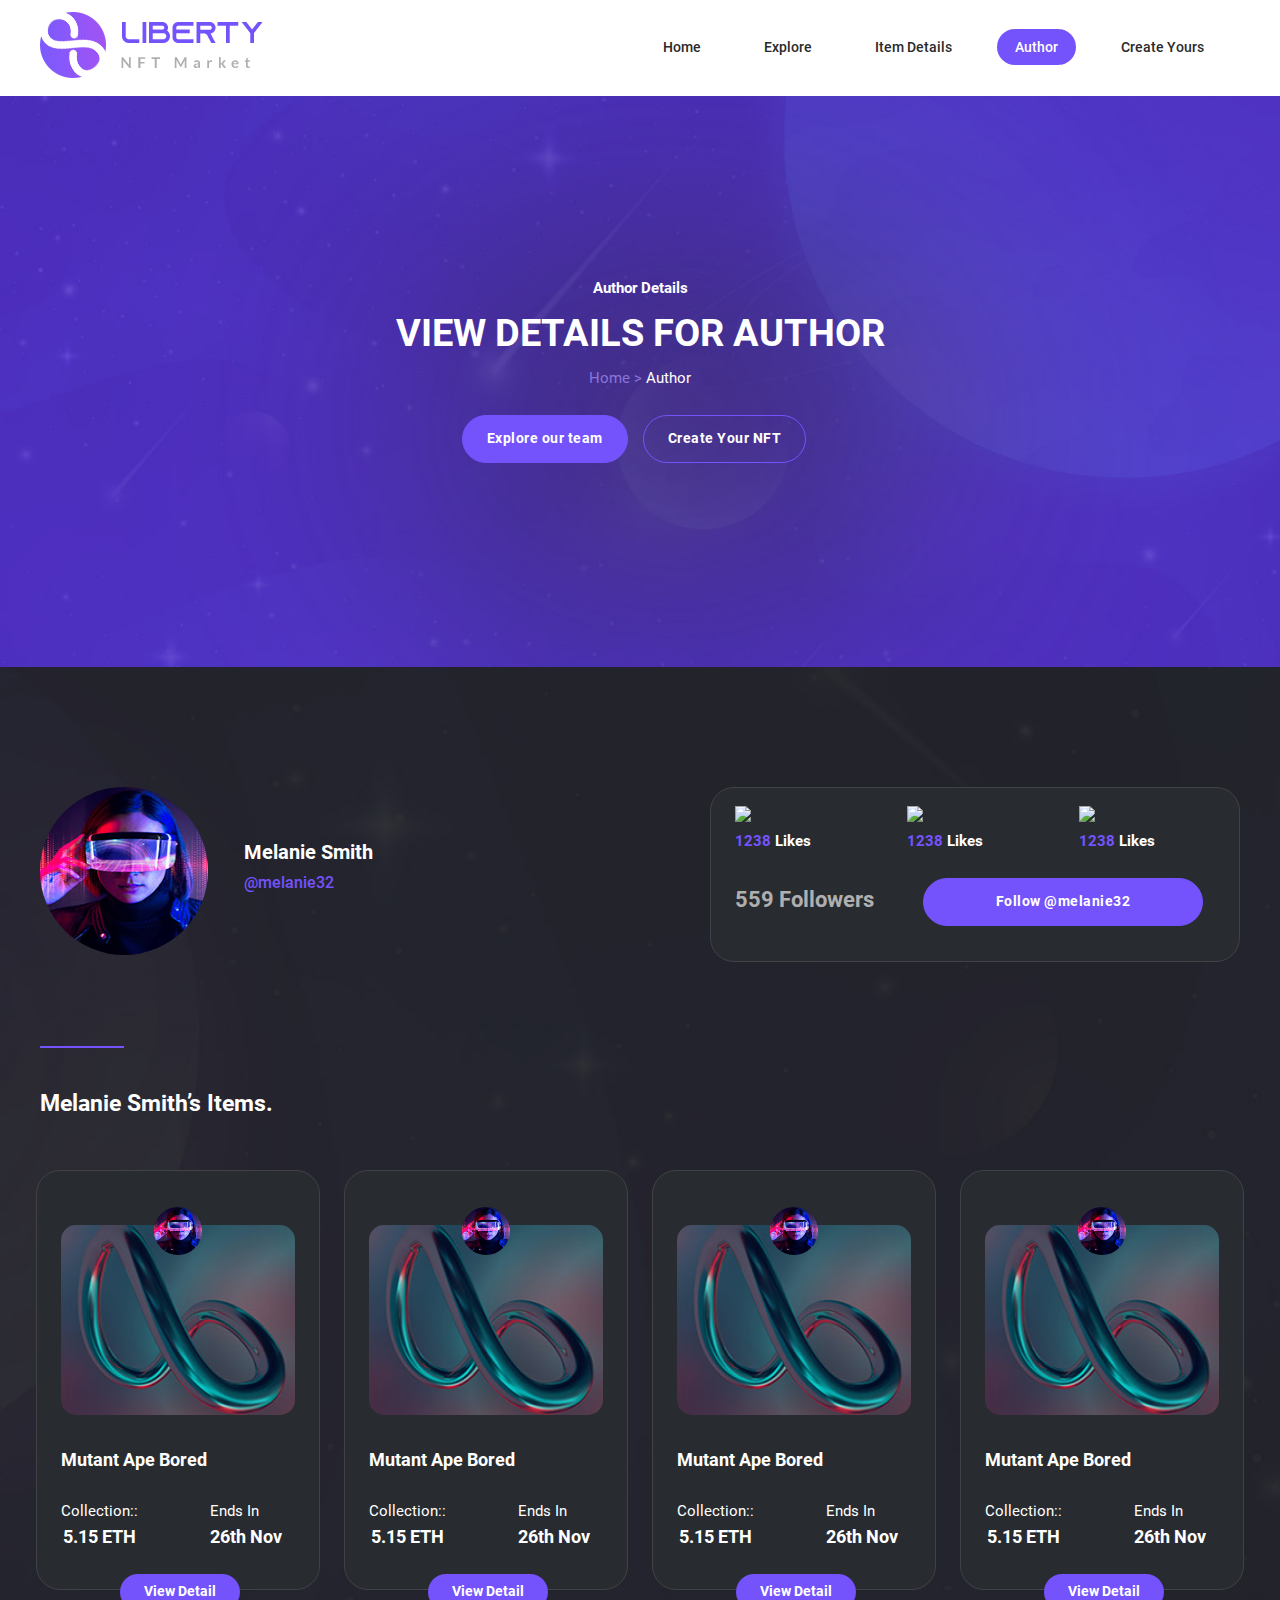
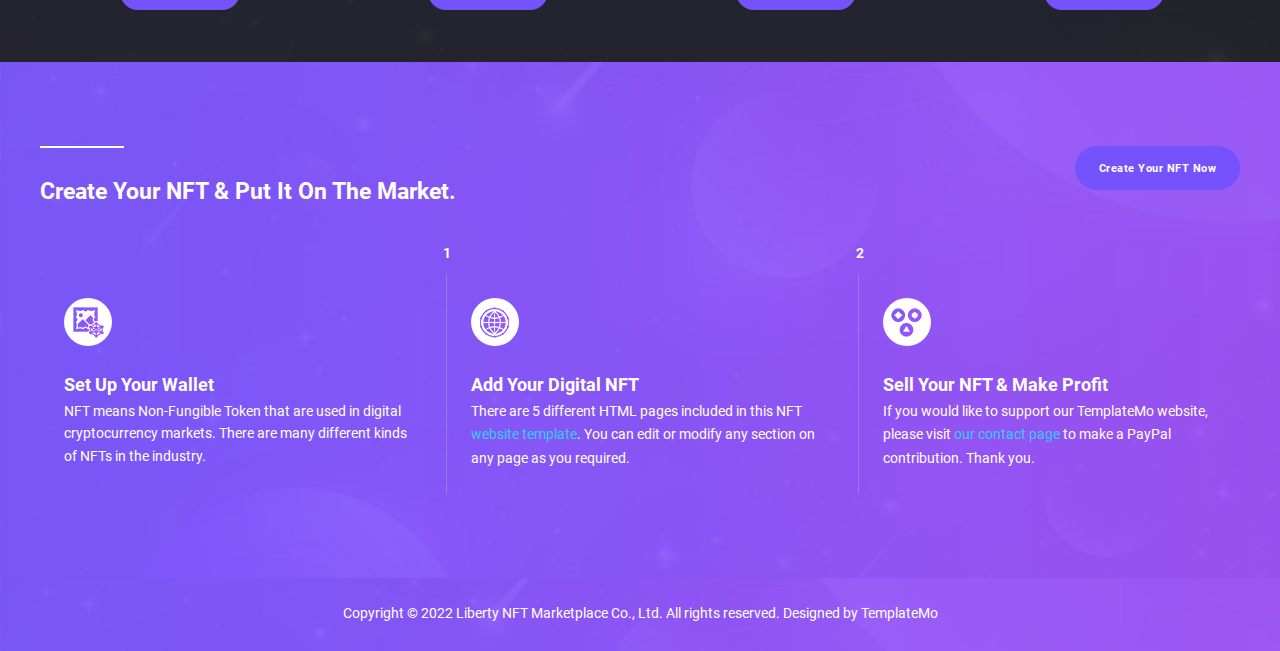
==== pages/author.html @ 716341ff "project5" ====
<!DOCTYPE html>
<html lang="en">
<head>
    <meta charset="UTF-8">
    <meta http-equiv="X-UA-Compatible" content="IE=edge">
    <meta name="viewport" content="width=device-width, initial-scale=1.0">
    <title>Liberty</title>
    <link rel="stylesheet" href="../css/style.css">
    <link rel="stylesheet" href="../fonts/stylesheet.css">
    <link rel="stylesheet" href="../css/responsive.css">
</head>
<body>
    <div class="">
        <header>
           
                <div class="container">
                    <div class="nav_bar other_nav">
                        <div class="nav pages_nav">
                            <div class="logo ">
                                <img src="../images/logo.png" alt="">
                            </div>
                            <div class="mobile">
                                <div class="mobile_nav">
                                    <a class="active" href="./index.html">Home</a>
                                    <a href="./pages/explore.html">Explore</a>
                                    <a href="./pages/itemDetails.html">Item Details</a>
                                    <a  href="./pages/author.html">Author</a>
                                    <a href="./pages/create.html">Create Yours</a>
                                  </div>
                            </div>
                            <div class="hamburger">
                                <button>
                                    <div class="ham">
                                        <div class="span"></div>
                                        <div class="span"></div>
                                        <div class="span"></div>
                                    </div>
                                </button>
                            </div>
                          



                            <div class="menu ">
                                <a  href="../index.html">Home</a>
                                <a href="./explore.html">Explore</a>
                                <a href="./itemDetails.html">Item Details</a>
                                <a class="active" href="./author.html">Author</a>
                                <a href="./create.html">Create Yours</a>
                            </div>
                        </div>
                    </div>
    
                   
                   
                </div>
         
        </header>

        <!-- DISCOVER-->
        <section>
            <div class="discover_bg">
                <div class="discover_txt">
                    <h6>Author Details</h6>
                    <h2>VIEW DETAILS FOR AUTHOR</h2>
                    <span>Home > <a href="">Author</a> </span>
                    <div class="authore_btn">
                        <button>Explore our team</button>
                        <button>Create Your NFT</button>
                    </div>
                </div>
               
            </div>
        </section>

        <!-- Create Your NFT -->
        <section>
           <div class="categories_bg">
           
            <div class="container">
                <div class="authore_content">
                    <div class="authore_profile">
                
                        <div class="authore_profile_img">
                            <img src="../images/current-04.jpg" alt="">
                        </div>
                        <div class="authore_profile_detail">
                            <h4>Melanie Smith</h4>
                            <a href="">@melanie32</a>
                        </div>
                    </div>
                    <div class="authore_follower">
                        <div class="likes">
                            <div class="likes_detail">
                                <div class="like_icon">
                                    <img src="https://img.icons8.com/material/24/7453fc/like--v1.png"/>
                                </div>
                                <h6> Likes</h6>
                            </div>
                            <div class="likes_detail">
                                <div class="like_icon">
                                    <img src="https://img.icons8.com/material/24/7453fc/like--v1.png"/>
                                </div>
                                <h6> Likes</h6>
                            </div>
                            <div class="likes_detail">
                                <div class="like_icon">
                                    <img src="https://img.icons8.com/material/24/7453fc/like--v1.png"/>
                                </div>
                                <h6> Likes</h6>
                            </div>
                           
                        </div>
                        <div class="followers">
                            <h4>559 Followers</h4>
                            <button>Follow @melanie32</button>
                        </div>
                    </div>
                </div>
               

                <div class="discover_items">
                    <div class="discover_iteam_heading author_heading">
                        <div class="items_line authore_line"></div>
                        <h2>Melanie Smith’s Items.</h2>
                    </div>
                    
                 
                </div>

                
                <div class="single_section">
                    <div class="single_detail">
                        <div class="discover_single_blocks">
                            <div class="img_block">
                                <div class="images_box">
                                    <div class="profile_image">
                                        <img src="../images/current-04.jpg" alt="">
                                    </div>
    
                                    <div class="double_block_img">
                                        <img src="../images/discover-01.jpg" alt="">
                                    </div>
                                    <div class="double_block_heading">
                                        <h4>Mutant Ape Bored</h4>
                                    </div>
                                    <div class="block_profile_details">
                                        <div class="bid">
                                            <p>Collection::</p>
                                            <strong>5.15 ETH</strong>
                                            
                                        </div>
                                        <div class="end">
                                            <p>Ends In</p>
                                            <strong>26th Nov</strong>
                                           
                                        </div>
                                    </div>
                                </div>
                              
                               
                            </div>
                            <div class="discover_view_details btm_btn_discover">
                                <button>View Detail</button>
                            </div>
                        </div>
                        <div class="discover_single_blocks">
                            <div class="img_block">
                                <div class="images_box">
                                    <div class="profile_image">
                                        <img src="../images/current-04.jpg" alt="">
                                    </div>
    
                                    <div class="double_block_img">
                                        <img src="../images/discover-01.jpg" alt="">
                                    </div>
                                    <div class="double_block_heading">
                                        <h4>Mutant Ape Bored</h4>
                                    </div>
                                    <div class="block_profile_details">
                                        <div class="bid">
                                            <p>Collection::</p>
                                            <strong>5.15 ETH</strong>
                                            
                                        </div>
                                        <div class="end">
                                            <p>Ends In</p>
                                            <strong>26th Nov</strong>
                                           
                                        </div>
                                    </div>
                                </div>
                              
                               
                            </div>
                            <div class="discover_view_details btm_btn_discover">
                                <button>View Detail</button>
                            </div>
                        </div>
                        <div class="discover_single_blocks">
                            <div class="img_block">
                                <div class="images_box">
                                    <div class="profile_image">
                                        <img src="../images/current-04.jpg" alt="">
                                    </div>
    
                                    <div class="double_block_img">
                                        <img src="../images/discover-01.jpg" alt="">
                                    </div>
                                    <div class="double_block_heading">
                                        <h4>Mutant Ape Bored</h4>
                                    </div>
                                    <div class="block_profile_details">
                                        <div class="bid">
                                            <p>Collection::</p>
                                            <strong>5.15 ETH</strong>
                                            
                                        </div>
                                        <div class="end">
                                            <p>Ends In</p>
                                            <strong>26th Nov</strong>
                                           
                                        </div>
                                    </div>
                                </div>
                              
                               
                            </div>
                            <div class="discover_view_details btm_btn_discover">
                                <button>View Detail</button>
                            </div>
                        </div>
                        <div class="discover_single_blocks">
                            <div class="img_block">
                                <div class="images_box">
                                    <div class="profile_image">
                                        <img src="../images/current-04.jpg" alt="">
                                    </div>
    
                                    <div class="double_block_img">
                                        <img src="../images/discover-01.jpg" alt="">
                                    </div>
                                    <div class="double_block_heading">
                                        <h4>Mutant Ape Bored</h4>
                                    </div>
                                    <div class="block_profile_details">
                                        <div class="bid">
                                            <p>Collection::</p>
                                            <strong>5.15 ETH</strong>
                                            
                                        </div>
                                        <div class="end">
                                            <p>Ends In</p>
                                            <strong>26th Nov</strong>
                                           
                                        </div>
                                    </div>
                                </div>
                              
                               
                            </div>
                            <div class="discover_view_details btm_btn_discover">
                                <button>View Detail</button>
                            </div>
                        </div>
                    </div>
                </div>
                
            </div>
          
           </div>
        </section>


    <!-- Create Your NFT -->
    <section>
        <div class="NFT_bg">
            <div class="container">
                <div class="NFT">
                    <div class="NFT_top">
                       
                        <div class="NFT_heading">
                            <div class="NFT_line"></div>
                            <h2>Create Your NFT & Put It On The Market.</h2>

                        </div>
                        <div class="NFT_btn">
                            <a href="">Create Your NFT Now</a>
                        </div>
                    </div>
                   
                    <div class="NFT_block ">
                        <div class="NFT_content ">
                            <div class="NFT_icon">
                                <img src="../images/icon-02.png" alt="">
                            </div>
                            <div class="NFT_content_txt">
                                <h4>Set Up Your Wallet</h4>
                                <p>NFT means Non-Fungible Token that are used in digital cryptocurrency markets. There are many different kinds of NFTs in the industry.</p>
                            </div>
                        </div>
                        <div class="NFT_content ">
                            <div class="NFT_icon">
                                <img src="../images/icon-04.png" alt="">
                            </div>
                            <div class="NFT_content_txt">
                                <h4>Add Your Digital NFT</h4>
                                <p>There are 5 different HTML pages included in this NFT <a href="">website template</a>. You can edit or modify any section on any page as you required.</p>
                            </div>
                        </div>
                        <div class="NFT_content ">
                            <div class="NFT_icon">
                                <img src="../images/icon-06.png" alt="">
                            </div>
                            <div class="NFT_content_txt">
                                <h4>Sell Your NFT & Make Profit</h4>
                                <p>If you would like to support our TemplateMo website, please visit <a href="">our contact page</a> to make a PayPal contribution. Thank you.</p>
                            </div>
                        </div>
                    </div>
                   
                </div>
            </div>
        </div>
    </section>
        


       <!-- footer -->
       <div class="NFT_bg">
        <div class="container">
          
                <div class="footer_content">
                    <p>Copyright © 2022 <a href="">Liberty</a> NFT Marketplace Co., Ltd. All rights reserved.    Designed by <a href="">TemplateMo</a> </p>
                </div>
            
        </div>
        </div>
    
</div>
  

    
</body>
</html>
---- css/style.css ----
*{
    margin: 0;
    padding: 0;
    list-style: none;
    text-decoration: none;
    line-height: 1.7em;
    font-size: 12px;
    font-family: 'Roboto';
}

:root{
    --white: #ffffff;
    --soft-blue: #7453fc;
    --light-cyan: #3CF;
    --very-dark: #282b2f;
    --border-color: #404245;
    --line: rgba(255, 255, 255, 0.2);
    --light-blue: #8a75da;
    --dark-gray: #37393c;

}
h2{
    font-size: 1.875rem;
    color: var(--white);
}
h4,h6,strong{
    font-size: 1.25rem;
}

p {
    font-size: 0.938rem;
    line-height: 1.875rem;
    color: #fff;
}
a{
    font-size: 0.875rem;
}
.row{
   
    /* display: table; */
   
    margin: 0 auto;
    display: flex;
  }
  
  /* [class*="col-"] {
    float: left;
    padding: 15px;
  } */
a:link {
    color: #0066AA;
    text-decoration: none;
}

a:visited {
    color: #0066AA;
    text-decoration: none;
}



::-webkit-scrollbar {
    width: 1rem;
  }


/* Track */
::-webkit-scrollbar-track {
    background: #f1f1f1; 
  }
   
  /* Handle */
  ::-webkit-scrollbar-thumb {
    background: #00bec9; 
  }
  
  /* Handle on hover */
  ::-webkit-scrollbar-thumb:hover {
    background: #d8ac36; 
  }
.wrap{
    max-width: 1400px;
    margin: 0 auto;
    width: 100%;
}
.container{
    max-width: 1200px;
    width: 100%;
    margin: 0 auto;
   
}
.background{
    background-image: url(/images/banner-bg.jpg);
    background-repeat: no-repeat;
    background-size: cover;
}
/* pages nav */
.other_nav{
    padding: 0 !important;
    position: sticky;
    background-color: var(--white);
    top: 0;
    z-index: 1;
}
.pages_nav{
    padding: 1rem 0 !important;
   
}
/* nav */
.hamburger{
    display: none;
    margin: 1rem 0;
}
.hamburger>button{
   
background-color: transparent;
border: none;
cursor: pointer;
}
.ham{
    width: 4rem;
   
}
.span{
    height: 0.1rem;
    width: 100%;
    margin-top: 0.4rem;
   padding-top: 0.3rem;
    color: #fff;
    background-color: var(--soft-blue);
   
    
 }
 .mobile{
    display: none;
   background-color: #00bec9;
    position: relative;
    
 }
 .mobile_nav{
    background-color: var(--light-blue);
    display: flex;
    flex-direction: column;
    align-items: center;
    position: absolute;
    top: -1rem;
    right: -15rem;
    text-align: center;
    width: 45rem;
 }
 .mobile_nav>a{
    width: 20rem;
    padding:  0.8rem 1.5rem;
    font-size: 1.19rem;
    color: var(--white);
    border-radius: 5rem;
    font-weight: 500;
    margin: 2rem 0 ;
    line-height: 1px;
}
.nav_bar{
    padding-top: 2rem;
    /* position:-webkit-sticky; */
   
}

.nav{
    
   
    background-color: var(--white);
  
    display: flex;
    justify-content: space-between;
    padding: 1rem 2.4rem;
    border-radius: 6rem;
}

.menu{
    margin: auto 0.5rem;
}
.menu>a{
    padding:  0.8rem 1.5rem;
    font-size: 1.19rem;
    color: #2a2a2a;
    border-radius: 5rem;
    font-weight: 500;
    margin: 1rem;
    line-height: 1px;
}
.menu>a.active{
    color: var(--white);
    background-color: var(--soft-blue);
}
.menu>a:hover{
    color: var(--white);
    background-color: var(--soft-blue);
}
.top_ntfs{
    display: flex;
    justify-content: space-between;
    padding: 7rem 0 13rem 0;

}
.top_ntfs_text{
    flex-basis: 43rem;
    color: var(--white);
}
.top_ntfs_text>h6{
    font-size: 1.5rem;
    margin-bottom: 0.938rem;
    font-weight: 500;
    letter-spacing: 0.031rem;
}
.top_ntfs_text > h2{
    font-size: 3.5rem;
    font-weight: 700;
    line-height: 4.7rem;
}
.top_ntfs_text > p{
    font-size: 1rem;
}
.top_ntfs_text >.btn{
    margin: 3rem 0;
    position: relative;
    display: flex;
    gap: 2rem;
   
}
.btn>.border_btn{
    border-radius: 5rem;
    border: 2px solid blue;
    padding: 0.1rem 0.01rem;
}
.btn>.border_btn> button{
    background: transparent;
    padding: 1rem 2rem;
    
    border: none;
    border-bottom: 2px solid var(--white);
    color: var(--white);
    font-weight: 700;
    letter-spacing: 0.5px;
    margin-right: 1rem;
    outline-width:  1rem;
    
}
/* .btn> button:after{
    width: 78%;
    height: 2px;
    background-color: #fff;
    content: '';
    position: absolute;
    left: 50%;
    bottom: 0;
    transform: translateX(-50%);
} */
.btn> .border_btn:hover{
    background-color: var(--soft-blue);
}
.btn> .border_btn:last-child{
    background-color: var(--soft-blue);
}
.btn> but.border_btn:last-child:hover{
    background-color: var(--white);
    color: var(--soft-blue);
}
/* categories */
.categories_bg{
    background-image: url(/images/dark-bg.jpg);
    background-repeat: no-repeat;
    background-size: cover;
}
.categories{
    padding: 10rem 0;
}
.line{
    line-height: 8rem;
    width: 10rem;
    height: 2px;
    background-color: var(--soft-blue);
    margin: 0rem auto;
}
.categories_heading{
    text-align: center;
    color: var(--white);
    margin: 2.3rem 0;
    
}
.categories_heading> h2 {
    font-size: 2.5rem;
}
.categories_heading> h2 > em{
    font-size: 2.5rem;
    font-style: normal;
    color: var(--soft-blue);
}
.categories_block{
    display: flex;
    justify-content: space-evenly;
}
.categories_block .item{
    background-color: var(--very-dark);
    text-align: center;
    padding: 2.5rem 2.99rem;
    border-radius: 1.25rem;
    border: 1px solid #404245;
    margin-top: 3.79rem;

}
.item .icon{
    display: flex;
    justify-content: center;
    align-items: center;
    background-color: var(--white);
    border-radius: 10rem;
    width: 5rem;
    margin: 0 auto;
    height: 5rem;
    line-height: 3.875rem;
    
}
.box_txt{
    padding-top: 1rem;
}
.box_txt>h4{
    font-size: 1.5rem;
    color: var(--white);
    
}
.icon_button{
    position: relative;
    display: flex;
    justify-content: center;
}
.icon_btn {
    position: absolute;
    top: 0.5rem;
    background-color: var(--white);
    border-radius: 5rem;
    width: 4rem;
    height: 4rem;
    line-height: 6.4rem;
    opacity: 0;
}
.icon_btn:hover{
   opacity: 100%;
}
/* Collections */
.collections{
    padding: 10rem 0;
}
.collections_slider{
    padding-top: 2.5rem;
    display: flex;
    justify-content: space-around;
}
.collections_heading{
    text-align: center;
    color: var(--white);
    margin: 2.3rem 0;
    
}
.collections_heading> h2 {
    font-size: 2.5rem;
}
.collections_heading> h2 > em{
    font-size: 2.5rem;
    font-style: normal;
    color: var(--soft-blue);
}
.card{
    border-radius: 2rem;
    flex-basis: 30.9%;
}
.card_img> img{
   vertical-align: bottom;
   border-radius: 2rem 2rem 0 0;
   width: 100%;
}
.card_content{
    background-color: var(--very-dark);
    border: 1px solid var(--border-color);
    border-radius: 0 0 2rem 2rem;
    padding: 2rem 2rem 0 2rem;
    color: var(--white);
}
.card_title>h4{
    padding-bottom: 1rem;
    border-bottom: 1px solid rgba(255,255,255,0.2);
}
.card_detail{
    display: flex;
    justify-content: space-between;
    padding-top: 1rem;

}
.card_collection>span , .card_category >span{
    display: block;
}
.card_category >span{
    text-align: right;
}
.card_btn{
    padding: 1rem 4rem;
    background-color: var(--soft-blue);
    text-align: center;
    border-radius: 5rem;
    margin-bottom: -1rem;
    position: relative;
    top: 1rem;
    
}
.card_btn > a{
    color: var(--white);
}
/* Create Your NFT */
.NFT_bg{
    background-image: url(../images/main-bg.jpg);
    background-size: cover;
}
.NFT{
    padding: 7rem 0;
}
.NFT_top{
    display: flex;
    justify-content: space-between;
}
.NFT_line{
    line-height: 8rem;
    width: 7rem;
    height: 2px;
    background-color: var(--white);
    margin-bottom: 2rem;
}
.NFT_heading>h2{
    
}
.NFT_btn{
    padding: 1rem 2rem;
    background-color: var(--soft-blue);
    text-align: center;
    border-radius: 5rem;
    margin-bottom: 2rem;
}
.NFT_btn > a{
    color: var(--white);
    font-weight: 600;
    letter-spacing: 0.5px;
}
.NFT_block{
    display: flex;
    justify-content: space-evenly;
}
.NFT_content{
    margin-top: 5rem;
    border-right: 1px solid rgba(255, 255, 255, 0.2);
    padding: 2rem;
    position: relative;
}
.NFT_content:nth-child(2)::before{
    content: "1";
    color: var(--white);
    font-size: 1.2rem;
    font-weight: bold;
    position: absolute;
    left: -4px;
    top: -2.5rem;
}
.NFT_content:nth-child(3)::before{
    content: "2";
    color: var(--white);
    font-size: 1.2rem;
    font-weight: bold;
    position: absolute;
    left: -0.25rem;
    top: -2.5rem;
}
.NFT_content:last-child{
    border: none;
}
.NFT_icon{
    display: flex;
    justify-content: center;
    align-items: center;
    background-color: var(--white);
    border-radius: 10rem;
    width: 4rem;
    height: 4rem;
    line-height: 3.875rem;
}
.NFT_content_txt{
    color: var(--white);
    padding-top: 2rem;
   
}
.NFT_content_txt>h4{
    font-size: 1.5rem;
}
.NFT_content_txt>p{
    font-size: 1.2rem;
}
.NFT_content_txt>p>a{
    font-size: 1.2rem;
    color: var(--light-cyan);
}
/* iteams */
.items_bg{
    background-image: url(../images/dark-bg.jpg);
}
.items{
    padding: 5rem 0;
}
.items_top{
    display: flex;
    justify-content: space-between;
}
.items_line{
    line-height: 8rem;
    width: 7rem;
    height: 2px;
    background-color: var(--soft-blue);
}
.iteam_content{
   margin: 3rem 0;
}
.items_menu >a{
   
    padding: 0.6rem 1rem;
    border-radius: 5rem;
    font-weight: 700;
    color: var(--white);
    margin: 0 0.5rem;
    font-size: 1rem;
}
.items_menu >a:hover{
    background-color: var(--soft-blue);
}
.items_menu >a.active{
    background-color: var(--soft-blue);
}
.iteam_heading>h2{
    padding-top: 2rem;
}
.iteam_heading>h2::before{
    content: "Items";
    color: var(--soft-blue);
}
.items_block{
    padding: 3rem 0;
    display: flex;
    justify-content: space-evenly;
    
   
}
.item_card_title>h4{
    color: var(--white);
}

.item_card{
    background-color: var(--very-dark);
    border-radius: 2rem;
    border:  1px solid var(--border-color);
    display: flex;
    justify-content: space-between;
    padding: 2rem;
    gap: 2rem;

}
.item_img>img{
    border-radius: 2rem;
}
.profile{
    display: flex;
    gap: 1rem;
    border-bottom: 1px solid var(--border-color);
    padding: 2rem 0;
}
.profile_img>img{
    width: 4rem;
    height: 4rem;
    border-radius: 5rem;
}
.profile_info>h6{
    color: var(--white);
}
.profile_info>a{
    color: var(--soft-blue);
    font-weight: bold;
    font-size: 1.25rem;
}
.items_profile_details{
    display: flex;
    justify-content: center;
    gap: 6rem;
    padding-top: 2rem;
}
.bid {
    color: var(--white);
}
.bid > span{
    display: block;
}
.end{
    text-align: right;
    color: var(--white);
}
.end > span{
    display: block;
}
.profile_btn{
    padding-top: 4.5rem;
}
.profile_btn>a{
    color: var(--soft-blue);
    font-size: 1.20rem;
    text-decoration: underline;
}
.footer_content{
    padding: 2rem 0;
}
.footer_content>p{
    text-align: center;
    font-size: 1.2rem;
}
.footer_content>p>a{
    color: var(--white);
    font-size: 1.2rem;
}

/* .......................................Explore Page.......................................*/
.discover_txt{
    text-align: center;
    color: var(--white);
    padding: 15rem 0;
}
.discover_bg{
    background-image: url(../images/heading-bg.jpg);
    background-size: cover;
}
.discover_txt>h2{
    font-size: 3.125rem;
}
.discover_txt>span{
    font-size: 1.25rem;
    color: var(--light-blue);
}
.discover_txt>span a{
    color: var(--white);
    font-size: 1.25rem;
}
.slider_img{
    display: flex;
    justify-content: space-around;

}

.slider_img>.img{
    position: relative;
    top: -10rem;
}
.slider_img>.img>img{
    width: 36rem;
    border-radius: 2rem;
}
.discover_items_top{
    display: flex;
    justify-content: space-between;
}
.discover_items_menu{
    margin: 0 0.5rem ;
}
.discover_items_menu>input{
    border-radius: 2rem;
    padding: 0.6rem 1rem;
    outline: none;
    border: 1px solid var(--border-color);
    margin-right: 2rem;
    background-color: transparent;
}.discover_items_menu>input::placeholder{
color: var(--white);
}
.discover_items_menu>a{
    padding: 1rem 1rem;
    border: 1px solid var(--border-color);
    color: var(--white);
    border-radius: 2rem;
    margin: 0 2rem 0 0;
}
.discover_items_menu>button{
    padding: 1.5rem 2rem;
    border-radius: 5rem;
    font-weight: 500;
    line-height: 1px;
    border: none;
    color: var(--white);
    background-color: var(--soft-blue);
}
.discover_items_menu>button:hover{
    background-color: var(--white);
    color: var(--soft-blue);
}
/* double_block */
.discover_details{
    padding: 5rem 0;
}
.discover_details_block{
    display: flex;
    justify-content: center;
    gap: 2rem;
}
.double_details{
    border: 1px solid var(--border-color);
    border-radius: 2rem;
    background-color: var(--very-dark);
    padding: 3rem 2rem;
    width: 44rem;
    position: relative;
}
.double_btn>button{
    font-size: 1.20rem;
    padding: 0.2rem 1rem;
    background-color: var(--soft-blue);
    text-align: center;
    border-radius: 5rem;
    color: var(--white);
    font-weight: 600;
    border: none;
    position: absolute;
    left: 50%;
    transform: translateX(-50%);
    top: -1rem;
}
.img_block{
    display: flex;
    justify-content: center;
    gap: 2rem;
    
}
.double_block_img>img{
    width: 19.5rem;
    
    border-radius: 1.25rem;
}
.double_block_imges {
    margin-top: -3rem;
}
.double_block_imges>img{
    width: 19.5rem;
    height: 16rem;
    border-radius: 1.25rem;
}
.double_block_heading>h4{
    text-align: left;
    color: var(--white);
    font-size: 1.5rem;
    padding: 2rem 0;
}
.profile_image{
    position: relative;
   
}
.profile_image>img{
    width: 4rem;
   
    height: 4rem;
    border-radius: 5rem;
    z-index: 1;
    
}
.double_block_img{
    margin-top: -3rem;
}
.images_box{
    text-align: center;
}
.block_details{
    display: flex;
    justify-content: start;
    gap:    4rem;
    border-top: 1px solid var(--border-color);
    padding-top: 2rem;
}
.block_profile_details{
    display: flex;
    justify-content: flex-start;
    gap: 6rem;
}
.block_profile_details>.bid>p{
    font-size: 1.25rem;
    text-align: left;
}
.block_profile_details>.bid>strong{
    font-size: 1.5rem;
}
.block_profile_details>.end>p{
    font-size: 1.25rem;
    text-align: left;
}
.block_profile_details>.end>strong{
    font-size: 1.5rem;
}
.discover_view_detail{
    position: relative;
}
.discover_view_detail>button{
    font-size: 1.20rem;
    padding: 0.5rem 2rem;
    background-color: var(--soft-blue);
    text-align: center;
    border-radius: 5rem;
    color: var(--white);
    font-weight: 600;
    border: none;
    position: absolute;
    left: 50%;
    transform: translateX(-50%);
    bottom:  -4.5rem;
}
.discover_single_blocks{
    border: 1px solid var(--border-color);
    border-radius: 2rem;
    background-color: var(--very-dark);
    padding: 3rem 2rem;
}
.single_section{
    padding-bottom: 6rem;
}
.single_detail{
    display: flex;
    justify-content: center;
    gap: 2rem;
}
.single_details{
    display: flex;
    justify-content: center;
    gap: 2rem;
}
.discover_view_details{
    position: relative;
    right: -3%;
}
.discover_view_details>button{
    font-size: 1.20rem;
    padding: 0.5rem 2rem;
    background-color: var(--soft-blue);
    text-align: center;
    border-radius: 5rem;
    color: var(--white);
    font-weight: 600;
    border: none;
    position: absolute;
    left: 48%;
    transform: translateX(-50%);
    bottom:  -6.3rem;
}
.btm_btn_discover>button{
    bottom:  -4.8rem !important;
}
/* sellers */
.seller{
    padding: 5rem;
}
.seller_heading{
    text-align: center;
    padding: 4rem 0;

}
.seller_line{
   
    line-height: 8rem;
    width: 7rem;
    height: 2px;
    background-color: var(--white);
    margin: 3rem auto;
}
.seller_heading>h2{
    font-size: 2.5rem;
   
}
.seller_block{
    display: flex;
    justify-content: space-around;
    padding: 0.5rem 0;
}
.sellers{
    display: flex;
    justify-content: start;
    gap: 1rem;
    
}
.sellers>h4{
    padding: 1rem 0;
    color: var(--white);
    font-size: 1.5rem;
}
.seller_img>img{
    width: 4rem;
    height: 4rem;
    border-radius: 5rem;
}

.seller_details>h6{
    font-size: 1.5rem;
    color: var(--white);
}
.seller_details>small{
    font-size: 0.8rem;
    color: var(--white);
   
}
/* .......................................Author page....................................... */
.authore_btn{
    padding: 2rem 0;
}
.authore_btn>button{
    cursor: pointer;
    outline: none;
    font-size: 1.2rem;
    background-color: var(--soft-blue);
    padding: 0.9rem 2rem;
    border-radius: 5rem;
    border: 1px solid var(--soft-blue);
    color: var(--white);
    font-weight: 700;
    letter-spacing: 0.5px;
    margin-right: 1rem;
}
.authore_btn>button:hover{
    background-color: var(--white);
    color: var(--soft-blue);
}
.authore_btn>button:last-child{
    background-color: transparent;
}
.authore_btn>button:last-child:hover{
    background-color: var(--soft-blue);
    color: var(--white);
}
.authore_content{
    display: flex;
    justify-content: space-between;
    padding: 10rem 0 5rem 0;
}
.authore_profile{
    display: flex;
    justify-content: flex-start;
    gap: 3rem;
}
.authore_profile_img>img{
    width: 14rem;
    height: 14rem;
    border-radius: 20rem;
}
.authore_profile_detail{
    padding: 4rem 0;
}
.authore_profile_detail>h4{
    color: var(--white);
    font-size: 1.7rem;
}
.authore_profile_detail>a{
    font-size: 1.3rem;
    font-weight: 500;
    color: var(--soft-blue);
}
.authore_follower{
    background-color: var(--very-dark);
    border: 1px solid var(--border-color);
    padding: 1.5rem 2rem;
    border-radius: 2rem;
    width: 40rem;
}
.likes{
    display: flex;
    justify-content: flex-start;
    gap: 8rem;
}
.likes_detail>h6{
    color: var(--white);
    font-size: 1.25rem;
}
.likes_detail>h6::before{
    content: "1238";
    color: var(--soft-blue);
    font-weight: bold;
    font-size: 1.25rem;
}
.followers{
    display: flex;
    justify-content: space-between;
    padding-top: 2rem;

}
.followers>h4{
    font-size: 1.8rem;
    font-weight: bold;
    color: #afafaf;
    padding: 0.3rem 0;
}
.followers>button{
    outline: none;
    font-size: 1.2rem;
    background-color: var(--soft-blue);
    padding: 0.9rem 6rem;
    border-radius: 5rem;
    border: 1px solid var(--soft-blue);
    color: var(--white);
    font-weight: 700;
    letter-spacing: 0.5px;
    margin-right: 1rem;
}
.followers>button:hover{
    background-color: var(--white);
    color: var(--soft-blue);
    border: none;
}
.authore_line{
    margin: 2rem 0 3rem 0 ;
}
.author_heading{
    padding-bottom: 4rem;
}
/* .......................................item detail page....................................... */
.item_details{
    padding-top: 9rem;
}
.lines {
    line-height: 8rem;
    width: 8rem;
    height: 1px;
    background-color: var(--soft-blue);
    margin: 0rem auto;
}
.item_block{
    display: flex;
    justify-content: space-between;
    padding: 4rem 0;
}
.item_imgs>img{
    border-radius: 2rem;

}
.item_content{
flex-basis: 42rem;
}
.item_content>.profile{
    border: none;
}
.item_content_heading{
    padding-top: 3.5rem;
}
.item_content_heading>h4{
    font-size: 1.5rem;
    font-weight: 500;
    color: var(--white);
}
.item_txt>p{
    color: var(--white);
    font-size: 1.2rem;
    padding-bottom: 2.9rem;
}
.item_details_info{
    display: flex;
    justify-content: flex-start;
    gap: 6.5rem;
}
.item_information>span{
    color: var(--white);
    font-size: 1rem;
}
.item_information>h6{
    color: var(--soft-blue);
    font-size: 1.3rem;
    font-weight: bolder;
    line-height: 4rem;
}
.item_information>small{
    color: #afafaf;
    font-size: 1rem;
}
.item_form{
    padding-top: 3rem;
}
.item_form> label{
    color: #afafaf;
    font-size: 1.2rem;
    font-weight: 500;
    padding-right: 1rem;
}
.item_form>input{
    width: 5.25rem;
    border-radius: 2rem;
    padding: 0.6rem 0rem 0.6rem 2rem;
    outline: none;
    border: 1px solid var(--soft-blue);
    margin-right: 2rem;
    background-color: transparent;
}
.item_form>input::placeholder{
    color: var(--white);
    font-size: 1.2rem;
}
.item_form>button{
    outline: none;
    font-size: 1.2rem;
    background-color: var(--soft-blue);
    padding: 0.5rem 2rem;
    border-radius: 5rem;
    border: 1px solid var(--soft-blue);
    color: var(--white);
    font-weight: 700;
    letter-spacing: 0.5px;
    margin-right: 1rem;
}
  
.item_form>button:hover{
    background-color: var(--white);
    color: var(--soft-blue);
    border: none;
}

.item_biddings_dropdown{
    position: relative;
}
.item_biddings_top{
    display: flex;
    justify-content: space-between;
    padding: 2rem 0;
}
.item_biddings_heading{
    background-color: var(--soft-blue);
    padding: 0.5rem 2rem;
    border-radius: 2rem;
}
.item_biddings_heading>h4{
    color: var(--white);
    font-size: 1.3rem;
    font-weight: bolder;
}
.item_biddings_dropdown>a{
    font-size: 1rem;
    padding: 1rem 0.5rem;
    cursor: pointer;
    text-transform: uppercase;
    color: var(--white);
    background: transparent;
    border-radius: 0.4rem;
 }
 .d_menu{
    position: absolute;
    top: 2rem;
    
    background-color: var(--white);
    border: 1px solid var(--border-color);
    width: 10rem;
    
    opacity: 0;
 }
 .d-link{
   padding: 0.2rem 1rem;
   font-size: 1.2rem;
 }
 .d-link:hover{
    background-color: var(--soft-blue);

 }
 
 .dropdown:focus + .d_menu{
    opacity: 1;
 }
 /* .dropdown::after{
    content: "\f0d7";
    font-family: "Font Awesome 5 Free";
    font-weight: 900;
    color: var(--white);
    padding-left: 8rem;
 } */

 .budding{
    padding-bottom: 8rem;
 }
 .buddings_card{
    padding-top: 3rem;
    display: flex;
    justify-content: space-between;
 }
 .budding_block{
    display: flex;
    justify-content: flex-start;
    gap: 2rem;
    border-radius: 2rem;
    background-color: var(--very-dark);
    border: 1px solid var(--border-color);
 }
 .budding_content{
    padding-right:  7rem;
 }
 .budding_profile{
    border-bottom: 1px solid var(--border-color);
    padding: 2.5rem 0;
 }
 .bid_line{
    width: 100%;
    height: 1px;
    background-color: rgba(255, 255, 255, 0.2);
    
 }
 .budding_card_img>img{
    border-radius: 2rem 0 0 2rem ;
    vertical-align: bottom;
 }
 /* .budding_profile{
    padding-top: 1rem;
 } */
 .budding_profile>h4{
    font-size: 1.5rem;
    font-weight: bold;
    color: var(--white);
    line-height: 1.2rem;
 }
 .budding_profile>a{
   
    font-size: 1.15rem;
    font-weight: bold;
    color: var(--soft-blue);
 }
 .budding_bid{
    padding-top: 2rem;
 }
 .budding_bid>h6{
    color: var(--soft-blue);
    font-size: 1.3rem;
 }
 .budding_bid>h6::before{
    content: "Bid:";
    color: var(--white);
   font-weight: 400;
   font-size: 1.2rem;
 }
 .budding_bid>span{
    color: var(--soft-blue);
 }
 /*.......................................Create Page.......................................  */
 .item_contnt{
    padding-top: 1rem;
 }
 .create{
    margin: 7rem 0;
    background-color: #37393c;
    padding: 4rem 0rem 3rem 2rem;
    border-radius: 2rem;

 }
 .create_top_input{
    display: flex;
    justify-content: space-between;
 }
 .top_input>label{
    display: block;
    color: var(--white);
    font-size: 1.2rem;
    line-height: 2.5rem;
 }
 .top_input>input{
    width: 28.1rem;
    border-radius: 2rem;
    padding: 0.8rem 1rem;
    outline: none;
    border: 1px solid var(--border-color);
    margin-right: 2rem;
    background-color: var(--very-dark);
 }
 .top_input>input::placeholder{
    color: #afafaf;
    font-size: 1.2rem;
    font-weight: 500;
 }
 .create_input{
    display: flex;
    justify-content: space-between;
    padding: 2rem 0;
 }
 .bottom_input>label{
    display: block;
    color: var(--white);
    font-size: 1.2rem;
    line-height: 2.5rem;
 }
 .bottom_input>input{
    width: 45rem;
    border-radius: 2rem;
    padding: 0.8rem 1rem;
    outline: none;
    border: 1px solid var(--border-color);
    margin-right: 2rem;
    background-color: var(--very-dark);
 }
 .bottom_input>input::placeholder{
    color: #afafaf;
    font-size: 1.2rem;
    font-weight: 500;
 }
 .create_input_file{
    display: flex;
    justify-content: space-between;
    
    padding: 2.5rem 0.8rem 2rem 0;
 }
 .file_input>label{
    display: block;
    color: var(--white);
    font-size: 1.2rem;
    padding-bottom: 1rem;
 }
 .file_input>input{
  color: #afafaf;
  font-size: 1.2rem;
  font-weight: 500;
  
 }
 .create_btn>button{
    cursor: pointer;
    outline: none;
    font-size: 1.2rem;
    background-color: var(--soft-blue);
    padding: 0.5rem 25rem;
    border-radius: 5rem;
    border: 1px solid var(--soft-blue);
    color: var(--white);
    font-weight: 700;
    letter-spacing: 0.5px;
    margin-right: 1rem;
 }
---- fonts/stylesheet.css ----
@font-face {
    font-family: 'Roboto';
    src: url('Roboto-Black.woff2') format('woff2'),
        url('Roboto-Black.woff') format('woff');
    font-weight: 900;
    font-style: normal;
    font-display: swap;
}

@font-face {
    font-family: 'Roboto';
    src: url('Roboto-BlackItalic.woff2') format('woff2'),
        url('Roboto-BlackItalic.woff') format('woff');
    font-weight: 900;
    font-style: italic;
    font-display: swap;
}

@font-face {
    font-family: 'Roboto';
    src: url('Roboto-Bold.woff2') format('woff2'),
        url('Roboto-Bold.woff') format('woff');
    font-weight: bold;
    font-style: normal;
    font-display: swap;
}

@font-face {
    font-family: 'Roboto';
    src: url('Roboto-BoldItalic.woff2') format('woff2'),
        url('Roboto-BoldItalic.woff') format('woff');
    font-weight: bold;
    font-style: italic;
    font-display: swap;
}

@font-face {
    font-family: 'Roboto';
    src: url('Roboto-Italic.woff2') format('woff2'),
        url('Roboto-Italic.woff') format('woff');
    font-weight: normal;
    font-style: italic;
    font-display: swap;
}

@font-face {
    font-family: 'Roboto';
    src: url('Roboto-Light.woff2') format('woff2'),
        url('Roboto-Light.woff') format('woff');
    font-weight: 300;
    font-style: normal;
    font-display: swap;
}

@font-face {
    font-family: 'Roboto';
    src: url('Roboto-LightItalic.woff2') format('woff2'),
        url('Roboto-LightItalic.woff') format('woff');
    font-weight: 300;
    font-style: italic;
    font-display: swap;
}

@font-face {
    font-family: 'Roboto';
    src: url('Roboto-MediumItalic.woff2') format('woff2'),
        url('Roboto-MediumItalic.woff') format('woff');
    font-weight: 500;
    font-style: italic;
    font-display: swap;
}

@font-face {
    font-family: 'Roboto';
    src: url('Roboto-Medium.woff2') format('woff2'),
        url('Roboto-Medium.woff') format('woff');
    font-weight: 500;
    font-style: normal;
    font-display: swap;
}

@font-face {
    font-family: 'Roboto';
    src: url('Roboto-Regular.woff2') format('woff2'),
        url('Roboto-Regular.woff') format('woff');
    font-weight: normal;
    font-style: normal;
    font-display: swap;
}

@font-face {
    font-family: 'Roboto';
    src: url('Roboto-ThinItalic.woff2') format('woff2'),
        url('Roboto-ThinItalic.woff') format('woff');
    font-weight: 100;
    font-style: italic;
    font-display: swap;
}

@font-face {
    font-family: 'Roboto';
    src: url('Roboto-Thin.woff2') format('woff2'),
        url('Roboto-Thin.woff') format('woff');
    font-weight: 100;
    font-style: normal;
    font-display: swap;
}
---- css/responsive.css ----
* {
    margin: 0;
    padding: 0;
    list-style: none;
    text-decoration: none;
    line-height: 1.7em;
    font-size: 12px;
    font-family: 'Roboto';
}



@media screen and (max-width: 576px) {
    /* nav */
    .hamburger{
        display: block;
    }
    .items_block{
        width: 100%;
        flex-wrap: wrap;
        gap: 5rem;
    }
    .nav{
       justify-content: space-between;
        border-radius: 0;
    }
    .nav_bar {
        padding-top: 0rem;
    }
    .top_ntfs_text{
        flex-basis: 100%;
    }
    .menu{
        display: none;
    }
    .top_ntfs{
        flex-direction: column;
        align-items: center;
        padding: 4rem 2rem;
    }
    .top_ntfs_img >img{
        width: 100%;
    }
     /* Categories */
    
     .categories_block{
      flex-direction: column;
      padding: 0 2rem;
    }
    /* collections */
    .collections_slider{
        flex-direction: column;
        padding: 2rem;
        gap: 6rem;
    }
    /*  */
    .NFT_block{
        flex-direction: column;
        padding: 4rem;
    }
    .NFT_heading{
        text-align: center;
    }
    .NFT_content{
        border: none;
        text-align: center;
    }
  
    
    .NFT_icon{
        margin: 0 auto;
    }
    .NFT_heading{
        padding: 2rem;
    }
    .NFT_top{
        padding: 2rem;
        flex-direction: column;
        align-items: center;
    }
    .NFT_line{
        margin: 2rem auto;
    }
    .items_line {
        margin: 0 auto;
    }
    .items_menu{
        display: flex;
        flex-direction: column;
        align-items: center;
        gap: 1rem;
    }
    .items_top{
        flex-direction: column;
        align-items: center;
    }
     /* Items */
     .item_card{
        flex-direction: column;
        
    }
    .item_img{
        width: 100%;
    }
    .item_imgs>img{
        width: 100%;
    }
    .items_line {
        margin: 2rem auto;
    }
    .profile{
        flex-direction: column;
        align-items: center;
    }
    .item_card_title{
        text-align: center;
    }
    /* explore */
    .seller_block {
        flex-direction: column;
        align-items: center;
    }
    .slider_img{
        flex-direction: column;
        align-items: center;
       
    }
    .slider_img>.img{
        margin: 1rem;
    }
    .slider_img>.img>img{
        width: 100%;
        
    }
    .discover_items_menu {
        /* margin: 0 0.5rem; */
        display: flex;
        flex-direction: column;
        gap: 2rem;
    }
    .discover_view_details>button{
        bottom:  -4.3rem;
    }
    .discover_details_block{
        flex-direction: column;
        align-items: center;
    }
    .discover_items_top{
        flex-direction: column;
        align-items: center;
        gap: 2rem;
     }
    .img_block{
        flex-direction: column;
        align-items: center;
        
    }
    .block_details {
        flex-direction: column;
        align-items: center;
    }
    .double_details{
        width: 71%;
        /* margin: 2rem 4rem; */
    }
    .single_detail{
        flex-direction: column;
        align-items: center;
    }
    .single_details{
        flex-wrap: wrap;
       align-items: center;
    }
    .discover_single_blocks{
       
        /* margin: 2rem 4rem; */
    }
    .bottom_block{
      
        /* margin-bottom: 2rem 4rem !important; */
    }
      /* item details */
      .item_block {
        flex-direction: column;
        align-items: center;
        margin: 0 2rem;
    }
    .item_content_heading {
       
        text-align: center;
    }
    .item_details_info{
        justify-content: space-between;
    }
    .item_biddings_top{
        flex-direction: column;
        align-items: center;
        gap: 2rem;
    }
    .item_img>img {
       width: 100%;
    }
    .item_details_info {
       
        gap: 2rem;
    }
    .buddings_card{
        flex-direction: column;
        align-items: center;
    }
    .budding_block{
        gap: 2rem;
    }
    .budding_card_box{
        padding-bottom: 2rem;
    }
    /* creaters */
    .create {
        margin: 7rem 2rem;
      }
      .create_top_input {
        flex-direction: column;
        align-items: flex-start;
      }
       .create_input {
        flex-direction: column;
        align-items: flex-start;
      }
      .create_input_file {
        flex-direction: column;
        align-items: flex-start;
        gap: 2rem;
      }
      .top_input>input{
        width: 100%;
    }
    .bottom_input>input{
        width: 100%;
    }
    .create_btn>button {
        padding: 0.5rem 2.5rem;
    }
      /* author */
      .authore_follower{
        width: auto;
      }
      .authore_content{
        flex-direction: column;
        align-items: center;
        gap: 2rem;
    }
    .authore_profile {
        flex-direction: column;
        align-items: center;
        
    }
    .authore_profile_detail {
        text-align: center;
    }
    .likes{
        flex-direction: column;
        align-items: center;
        gap: 1rem;
    }
    .followers{
        flex-direction: column;
        align-items: center;
    }
    .followers>button {
        margin: 0;
    }
    .single_detail {
        flex-wrap: wrap;
        gap: 4rem 2rem;
    }
    .author_heading{
        text-align: center;
    }

}

@media (min-width: 576px) and (max-width: 767px) {
    .row {
        display: flex;
        flex-direction: column;
        align-items: center; display: flex;
        flex-direction: column;
        align-items: center;
        width: 100%;
        width: 100%;
    }

   
    .items_block{
        gap: 5rem;
        flex-direction: column;
        align-items: center;
    }
  
    .nav{
        flex-direction: column;
        align-items: center;
        border-radius: 0;
    }
    .nav_bar {
        padding-top: 0rem;
    }
    .top_ntfs_text{
        flex-basis: 100%;
    }
    .menu>a{
        display: none;
    }
    .top_ntfs{
        flex-direction: column;
        align-items: center;
        padding: 4rem 2rem;
    }
    /* Categories */
    .categories_block{
        flex-wrap: wrap;
    }
    /* collections */
  
    .collections_slider{
        flex-direction: column;
        padding: 4rem;
        gap: 6rem;
    }
     /*  */
     .NFT_block{
        flex-direction: column;
        padding: 4rem;
    }
    .NFT_heading{
        text-align: center;
    }
    .NFT_content{
        border: none;
        text-align: center;
    }
    .NFT_icon{
        margin: 0 auto;
    }
    .NFT_heading{
        padding: 2rem;
    }
    .NFT_top{
        padding: 2rem;
    }
    .items_top{
        flex-direction: column;
        align-items: center;
    }
    .items_line {
        margin: 2rem auto;
    }
    .slider_img{
       flex-direction: column;
       align-items: center;
       
    }
    .seller_block {
        flex-wrap: wrap;
        gap: 2rem 0;
    }
    .sellers{
        flex-basis: 25rem;
    }
    .discover_details_block{
        flex-direction: column;
        align-items: center;
    }
    .discover_items_top{
       flex-direction: column;
       align-items: center;
       gap: 2rem;
    }
    .single_details{
        flex-wrap: wrap;
       align-items: center;
    }
    .bottom_block{
        width: 20rem;
        margin-bottom: 2rem;
    }
    .single_details{
        flex-wrap: wrap;
       align-items: center;
    }
    .bottom_block{
        width: 25rem;
        margin-bottom: 2rem;
    }
     /* item details */
     .item_block {
        flex-direction: column;
        align-items: center;
        margin: 0 4rem;
    }
    .item_imgs>img {
        width: 100%;
    }
    .buddings_card{
        flex-direction: column;
        align-items: center;
    }
    .budding_block{
        gap: 2rem;
    }
    .budding_card_box{
        padding-bottom: 2rem;
    }
     /* creaters */
      .create {
        margin: 7rem 4rem;
      }
      .create_top_input {
        flex-direction: column;
        align-items: center;
      }
       .create_input {
        flex-direction: column;
        align-items: center;
      }
      .create_input_file {
        flex-direction: column;
        align-items: center;
        gap: 2rem;
      }
      .top_input>input{
        width: 34rem;
    }
    .bottom_input>input{
        width: 34rem;
    }
    .create_btn>button {
        padding: 0.5rem 11.5rem;
    }
     /* author */
     .authore_content{
        flex-direction: column;
        align-items: center;
        gap: 2rem;
    }
    .single_detail {
        flex-wrap: wrap;
        gap: 4rem 2rem;
    }
    .author_heading{
        text-align: center;
    }
    .authore_line {
       
        margin: 0 auto;
    }

}

@media (min-width: 767px) and (max-width: 992px) {
  
    .nav{
       
        border-radius: 0;
    }
    .nav_bar {
        padding-top: 0rem;
    }
    .menu>a{
        margin: 0.5rem;
    }
    .top_ntfs_text{
        flex-basis: 100%;
    }
   
    .top_ntfs{
        flex-direction: column;
        align-items: center;
        padding: 4rem 2rem;
    }
    /* Categories */
    .categories_block{
        flex-wrap: wrap;
    }
    .NFT_heading{
        padding: 2rem;
    }
    .NFT_top{
        padding: 2rem;
    }
    .items_block{
        gap: 5rem;
        flex-direction: column;
        align-items: center;
    }
    /* explore */
    .slider_img{
        justify-content: center;
        flex-wrap: wrap;
    }
    .seller_block {
        flex-wrap: wrap;
    }
    .sellers{
        flex-basis: 25rem;
    }
    .discover_details_block{
        flex-direction: column;
        align-items: center;
    }
    .discover_items_top{
        justify-content: space-evenly;
    }
    .single_details{
        flex-wrap: wrap;
       align-items: center;
    }
    .bottom_block{
        width: 25rem;
        margin-bottom: 2rem;
    }
    /* item details */
    .item_block {
        flex-direction: column;
        align-items: center;
        margin: 0 6rem;
    }
    .buddings_card{
        flex-direction: column;
        align-items: center;
    }
    .budding_block{
        gap: 2rem;
    }
    .budding_card_box{
        padding-bottom: 2rem;
    }
      /* creaters */
      .create {
        margin: 7rem 4rem;
      }
      .create_top_input {
        flex-direction: column;
        align-items: center;
      }
       .create_input {
        flex-direction: column;
        align-items: center;
      }
      .create_input_file {
        flex-direction: column;
        align-items: center;
        gap: 2rem;
      }
      .top_input>input{
        width: 45rem;
    }
    .bottom_input>input{
        width: 45rem;
    }
    .create_btn>button {
        padding: 0.5rem 17rem;
    }
    /* author */
    .authore_content{
        flex-direction: column;
        align-items: center;
        gap: 2rem;
    }
    .single_detail {
        flex-wrap: wrap;
        gap: 4rem 2rem;
    }
    
}

@media (min-width: 992px) and (max-width: 1024px) {
    .container {
        max-width: 900px;
        width: 100%;
        margin: 0 auto;

    }
    .menu>a{
        margin: 0.5rem;
    }
  
    .top_ntfs{
        gap: 5rem;
    }
    .categories_block .item {
        padding: 1.5rem 1.99rem;
    }
    .items_block {
        gap: 5rem;
    }
    .item_card{
        gap: 1rem;
    }
    .items_profile_details{
        gap: 1rem;
    }
    /* explore */
    .slider_img>.img>img{
        width: 27rem;
    }
    /* items details */
    .item_imgs>img{
        width: 44rem;
    }
    .item_details_info {
       
        gap: 2rem;
    }
    .item_content {
        flex-basis: 29rem;
    }
    .item_content_heading {
        padding-top: 0;
    }
    /* item */
    .buddings_card {
        padding-top: 1rem;
        display: flex;
        justify-content: center;
        gap: 1rem;
    }
    .budding_block{
        gap: 1rem;
    }
    .budding_card_img>img{
        width: 13rem;
    }
    .budding_content {
        padding-right: 1rem;
    }
    /* creaters */
    .top_input>input{
        width: 20.5rem;
    }
    .bottom_input>input{
        width: 32rem;
    }
    .create_btn>button {
        padding: 0.5rem 17rem;
    }
    /* author */
    .double_block_img>img {
        width: 15rem;
       
    }
    .block_profile_details {
       
        gap: 2rem;
    }
    .discover_view_details{
        right: -20%;
    }
    .discover_view_details>button{
        left: 33%;
    }
}
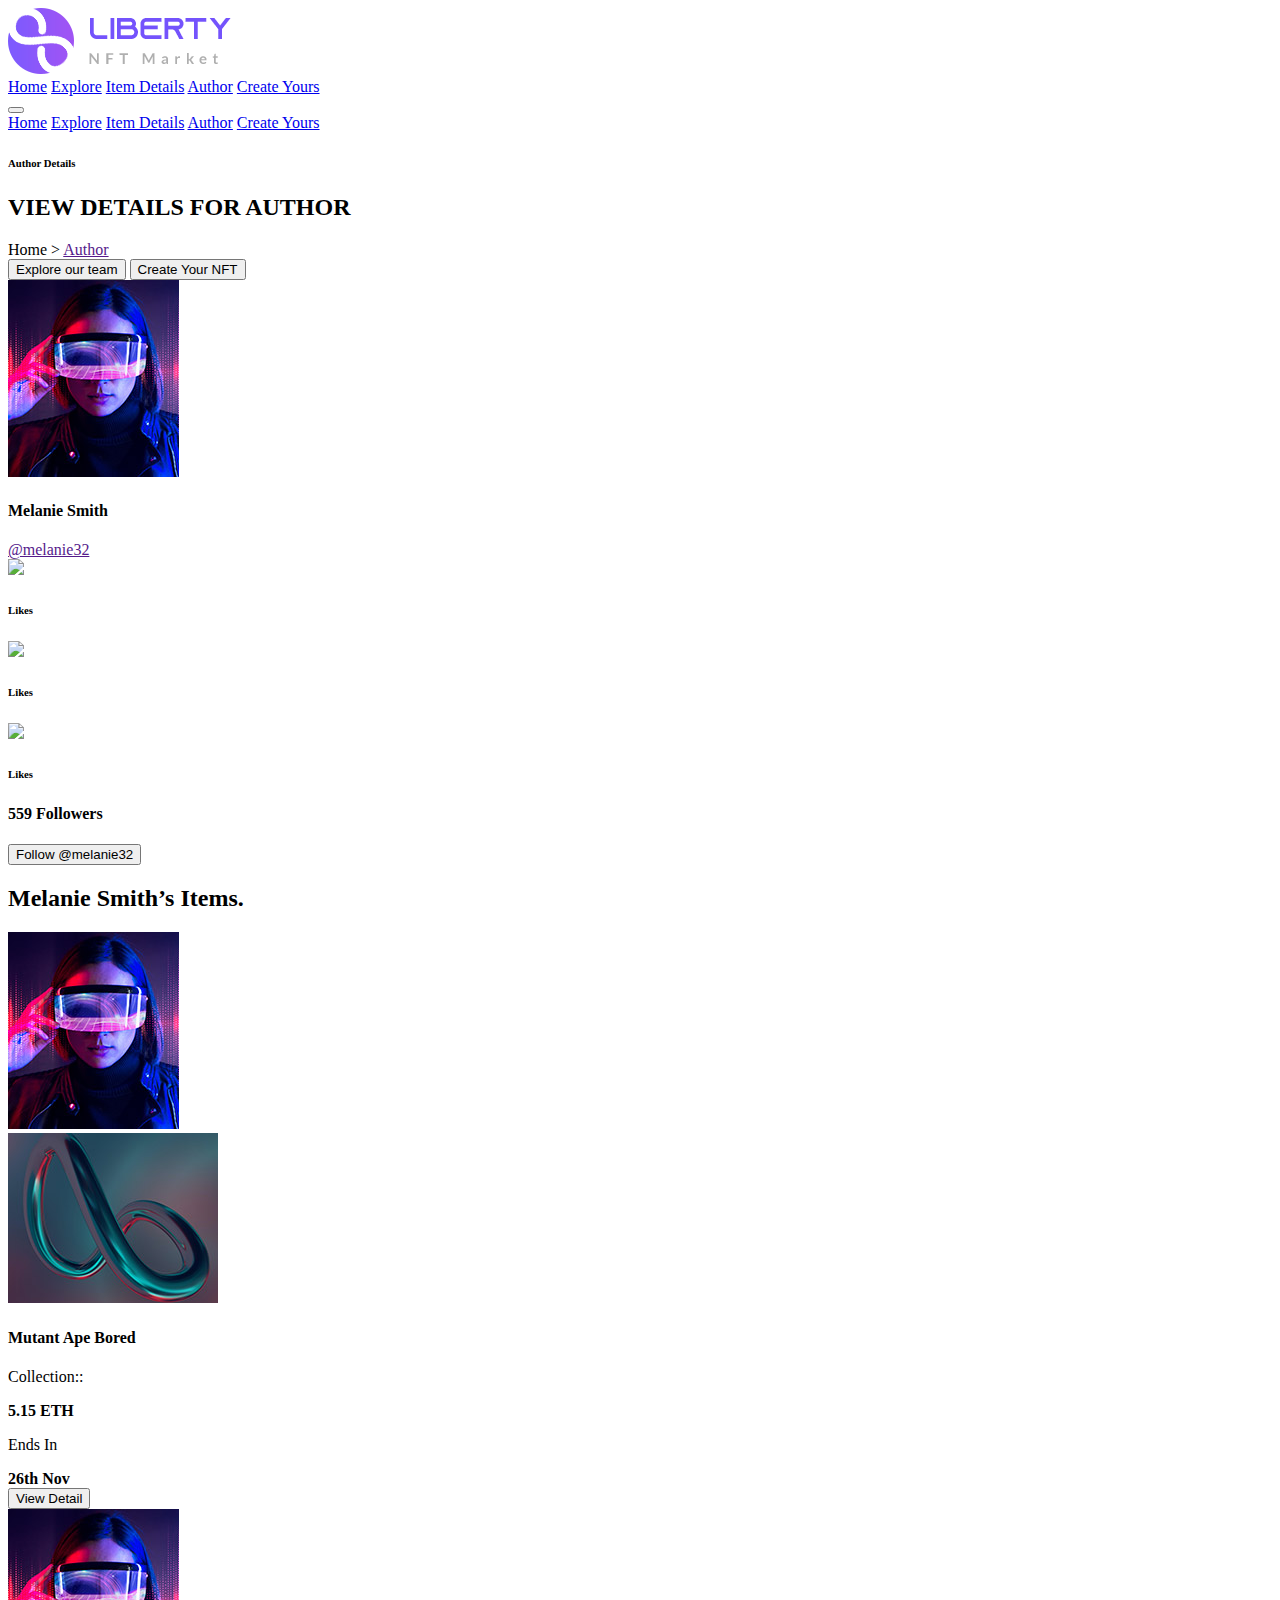
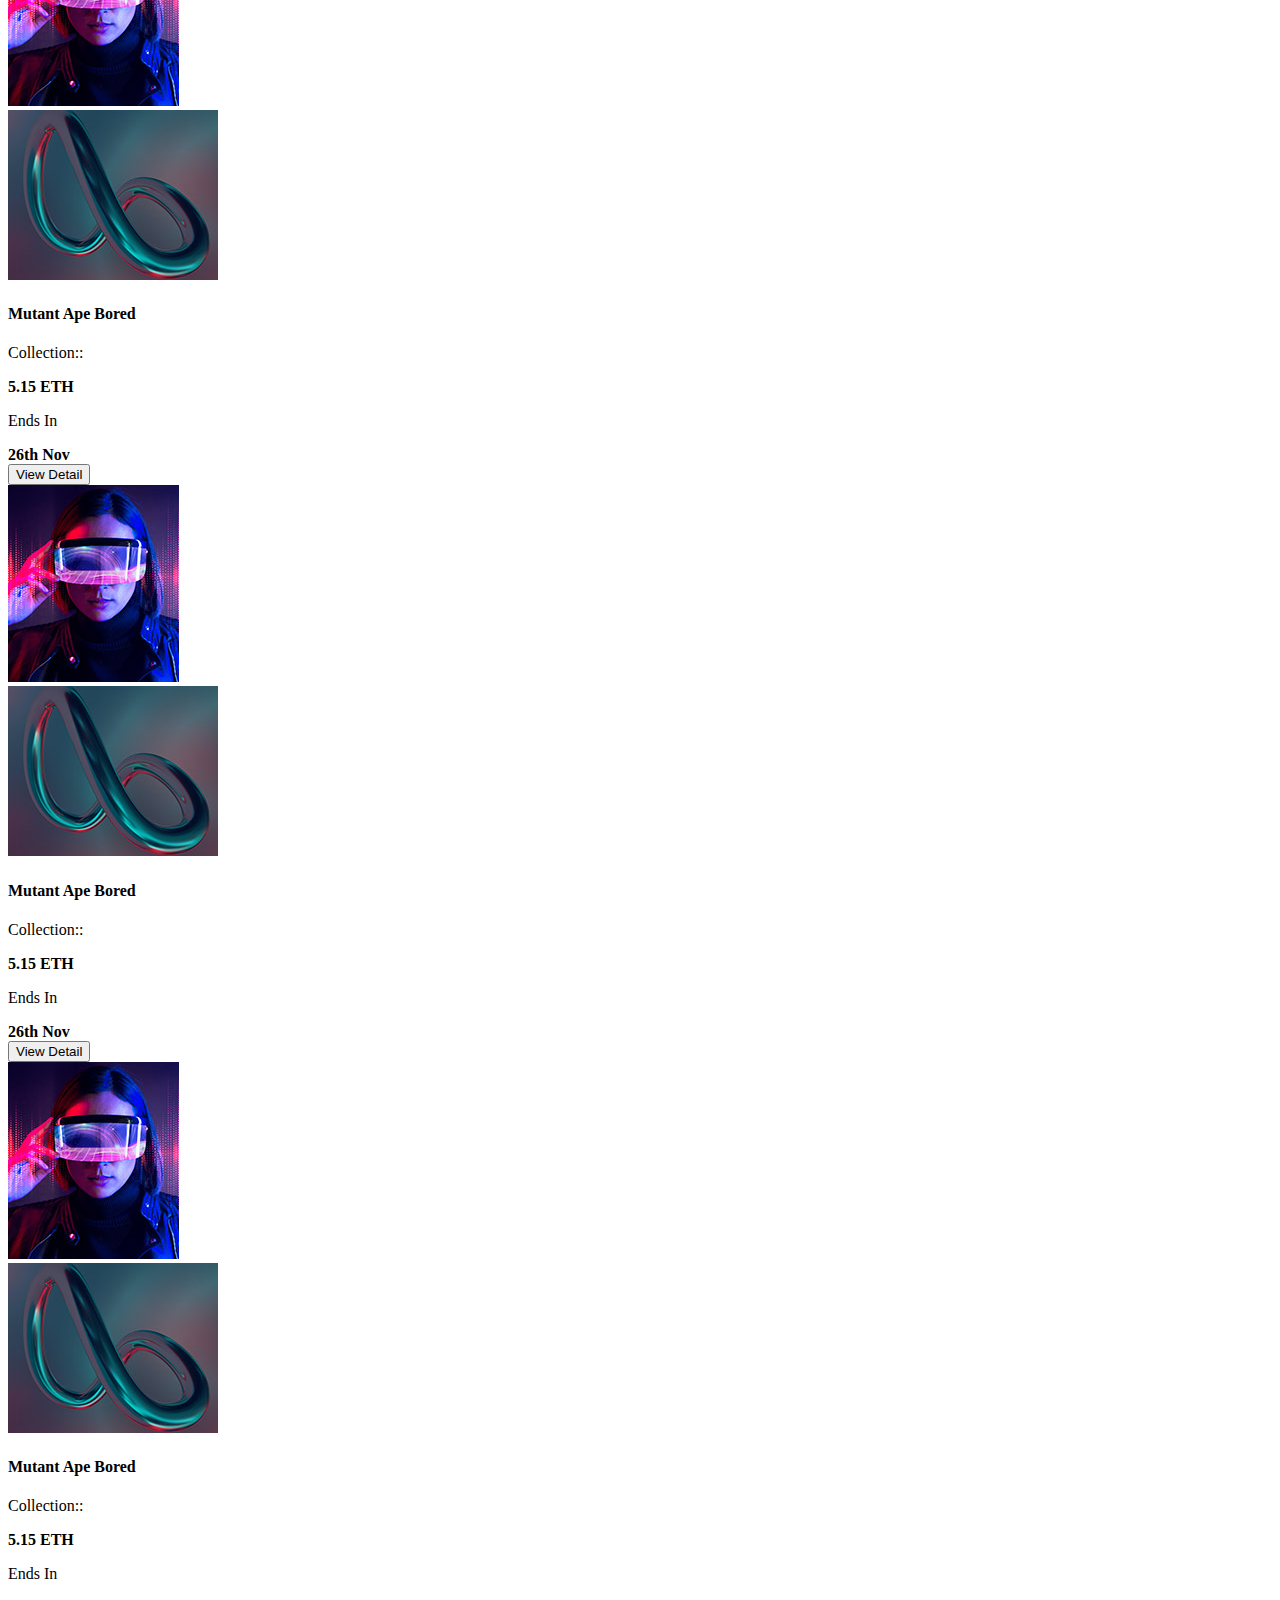
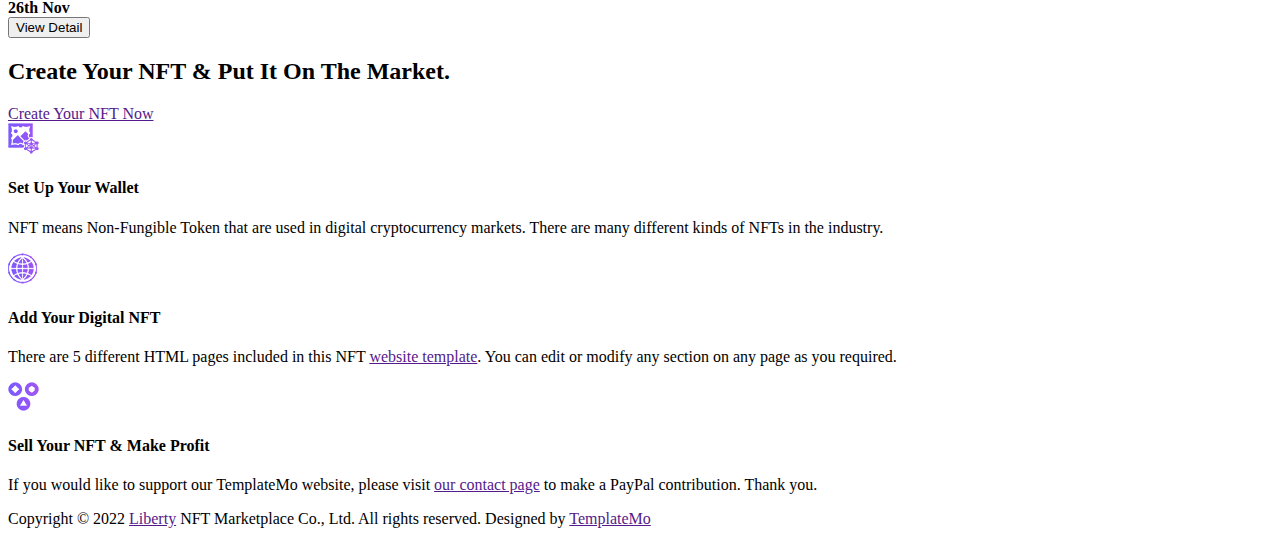
==== commit f51310b2: "commet" ====
--- a/pages/author.html
+++ b/pages/author.html
@@ -5,9 +5,9 @@
     <meta http-equiv="X-UA-Compatible" content="IE=edge">
     <meta name="viewport" content="width=device-width, initial-scale=1.0">
     <title>Liberty</title>
-    <link rel="stylesheet" href="../css/style.css">
-    <link rel="stylesheet" href="../fonts/stylesheet.css">
-    <link rel="stylesheet" href="../css/responsive.css">
+    <link rel="stylesheet" href="./css/style.css">
+    <link rel="stylesheet" href="./fonts/stylesheet.css">
+    <link rel="stylesheet" href="./css/responsive.css">
 </head>
 <body>
     <div class="">
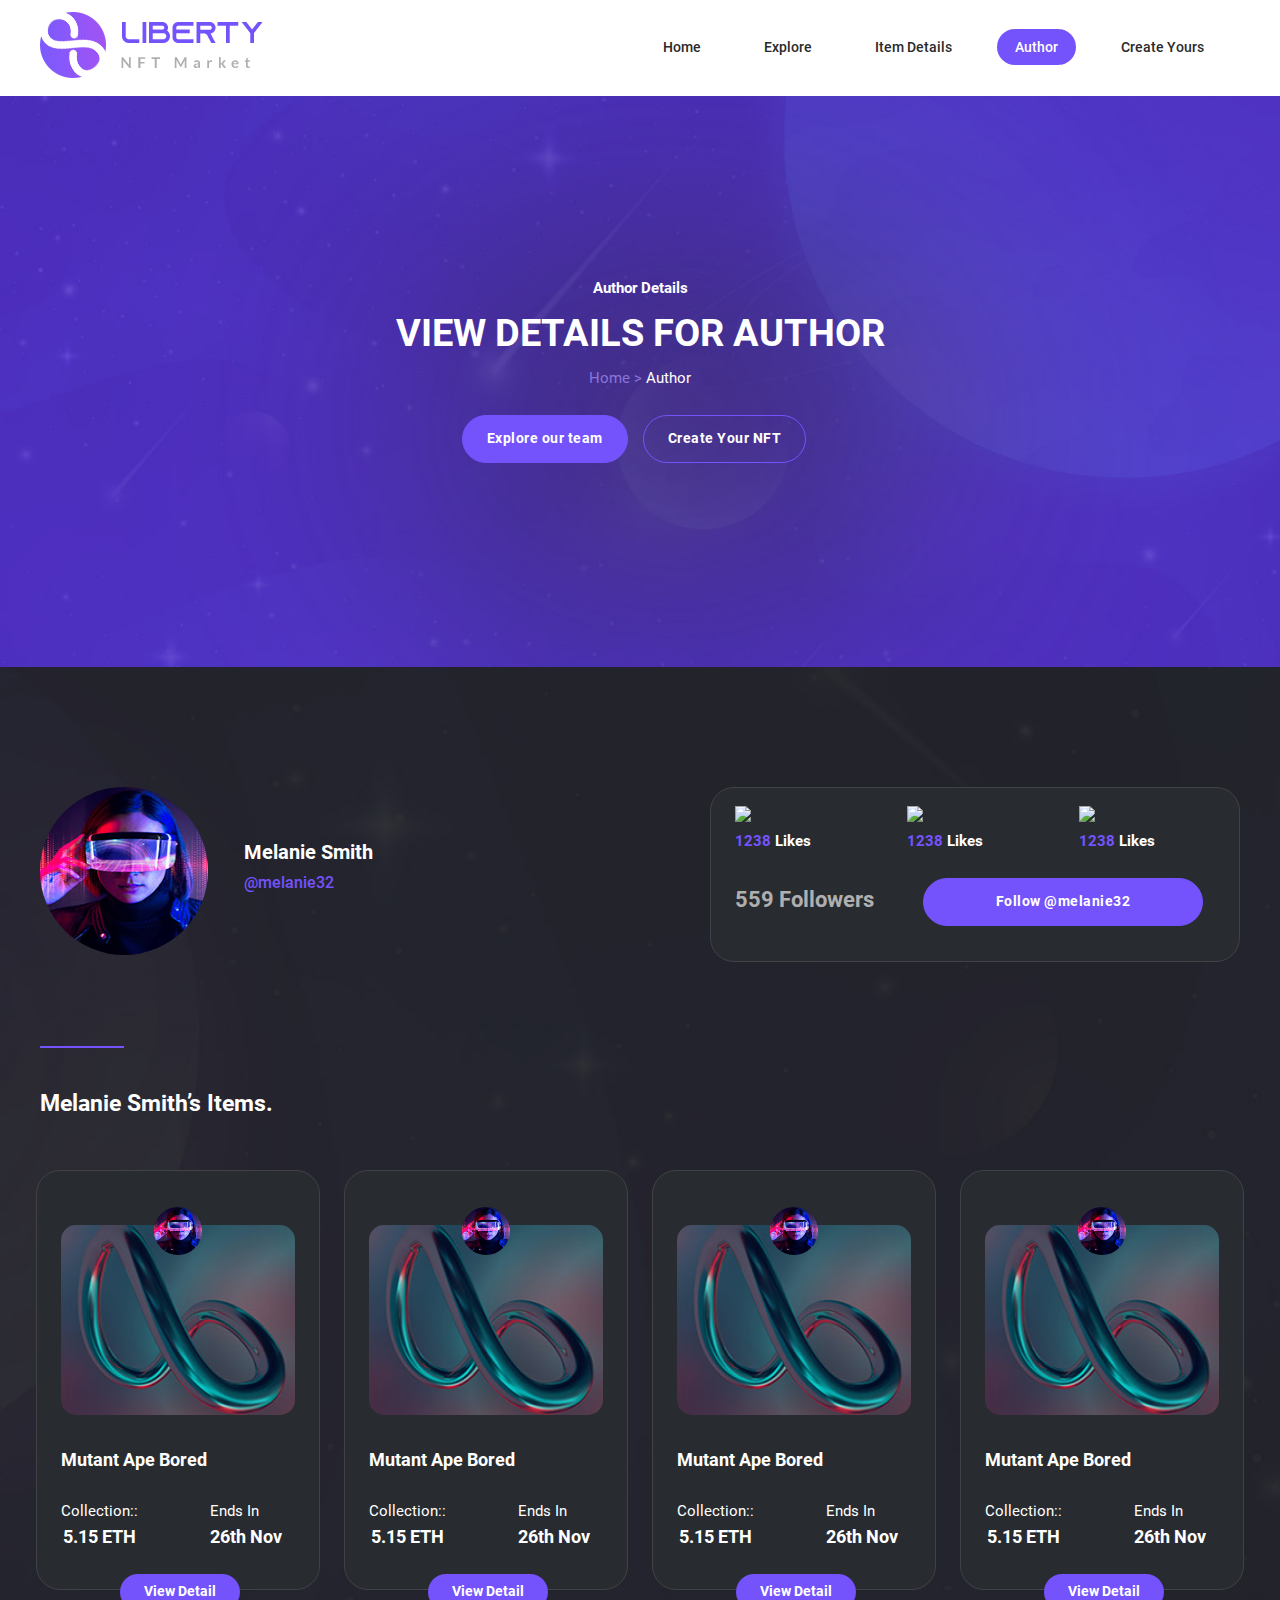
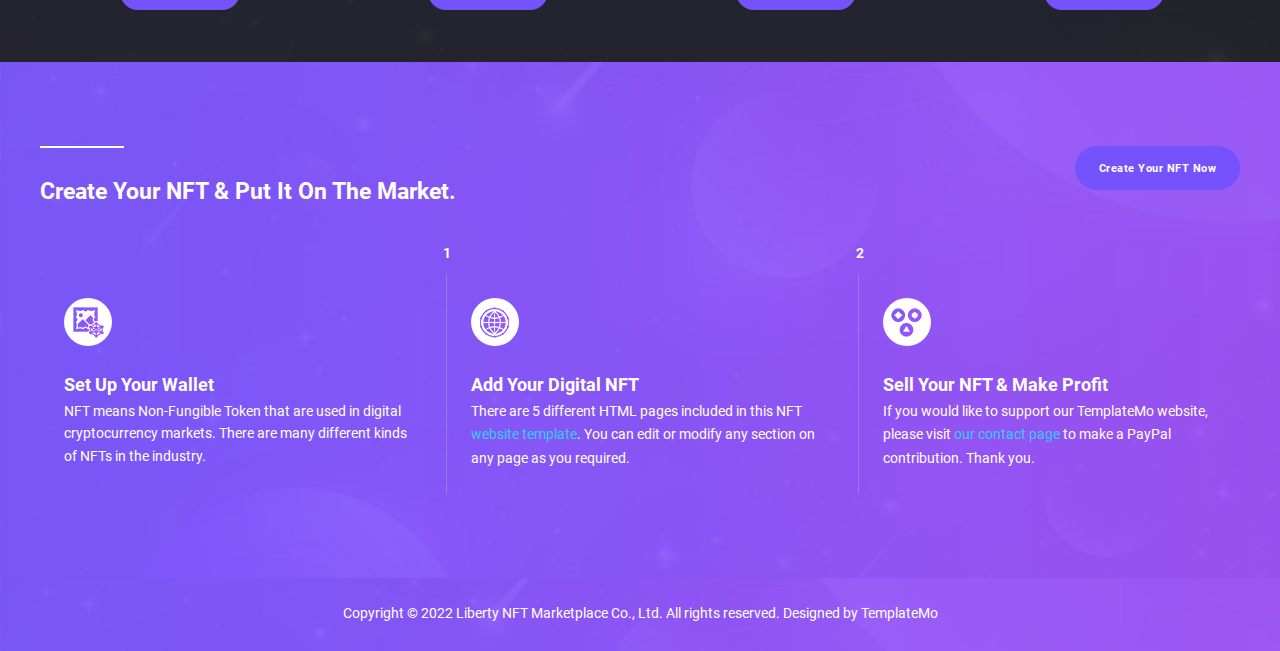
==== commit 84e7c07f: "latest" ====
--- a/pages/author.html
+++ b/pages/author.html
@@ -5,9 +5,9 @@
     <meta http-equiv="X-UA-Compatible" content="IE=edge">
     <meta name="viewport" content="width=device-width, initial-scale=1.0">
     <title>Liberty</title>
-    <link rel="stylesheet" href="./css/style.css">
-    <link rel="stylesheet" href="./fonts/stylesheet.css">
-    <link rel="stylesheet" href="./css/responsive.css">
+    <link rel="stylesheet" href="../css/style.css">
+    <link rel="stylesheet" href="../fonts/stylesheet.css">
+    <link rel="stylesheet" href="../css/responsive.css">
 </head>
 <body>
     <div class="">
--- a/css/style.css
+++ b/css/style.css
@@ -0,0 +1,1333 @@
+*{
+    margin: 0;
+    padding: 0;
+    list-style: none;
+    text-decoration: none;
+    line-height: 1.7em;
+    font-size: 12px;
+    font-family: 'Roboto';
+}
+
+:root{
+    --white: #ffffff;
+    --soft-blue: #7453fc;
+    --light-cyan: #3CF;
+    --very-dark: #282b2f;
+    --border-color: #404245;
+    --line: rgba(255, 255, 255, 0.2);
+    --light-blue: #8a75da;
+    --dark-gray: #37393c;
+
+}
+h2{
+    font-size: 1.875rem;
+    color: var(--white);
+}
+h4,h6,strong{
+    font-size: 1.25rem;
+}
+
+p {
+    font-size: 0.938rem;
+    line-height: 1.875rem;
+    color: #fff;
+}
+a{
+    font-size: 0.875rem;
+}
+.row{
+   
+    /* display: table; */
+   
+    margin: 0 auto;
+    display: flex;
+  }
+  
+  /* [class*="col-"] {
+    float: left;
+    padding: 15px;
+  } */
+a:link {
+    color: #0066AA;
+    text-decoration: none;
+}
+
+a:visited {
+    color: #0066AA;
+    text-decoration: none;
+}
+
+
+
+::-webkit-scrollbar {
+    width: 1rem;
+  }
+
+
+/* Track */
+::-webkit-scrollbar-track {
+    background: #f1f1f1; 
+  }
+   
+  /* Handle */
+  ::-webkit-scrollbar-thumb {
+    background: #00bec9; 
+  }
+  
+  /* Handle on hover */
+  ::-webkit-scrollbar-thumb:hover {
+    background: #d8ac36; 
+  }
+.wrap{
+    max-width: 1400px;
+    margin: 0 auto;
+    width: 100%;
+}
+.container{
+    max-width: 1200px;
+    width: 100%;
+    margin: 0 auto;
+   
+}
+.background{
+    background-image: url(/images/banner-bg.jpg);
+    background-repeat: no-repeat;
+    background-size: cover;
+}
+/* pages nav */
+.other_nav{
+    padding: 0 !important;
+    position: sticky;
+    background-color: var(--white);
+    top: 0;
+    z-index: 1;
+}
+.pages_nav{
+    padding: 1rem 0 !important;
+   
+}
+/* nav */
+.hamburger{
+    display: none;
+    margin: 1rem 0;
+}
+.hamburger>button{
+   
+background-color: transparent;
+border: none;
+cursor: pointer;
+}
+.ham{
+    width: 4rem;
+   
+}
+.span{
+    height: 0.1rem;
+    width: 100%;
+    margin-top: 0.4rem;
+   padding-top: 0.3rem;
+    color: #fff;
+    background-color: var(--soft-blue);
+   
+    
+ }
+ .mobile{
+    display: none;
+   background-color: #00bec9;
+    position: relative;
+    
+ }
+ .mobile_nav{
+    background-color: var(--light-blue);
+    display: flex;
+    flex-direction: column;
+    align-items: center;
+    position: absolute;
+    top: -1rem;
+    right: -15rem;
+    text-align: center;
+    width: 45rem;
+ }
+ .mobile_nav>a{
+    width: 20rem;
+    padding:  0.8rem 1.5rem;
+    font-size: 1.19rem;
+    color: var(--white);
+    border-radius: 5rem;
+    font-weight: 500;
+    margin: 2rem 0 ;
+    line-height: 1px;
+}
+.nav_bar{
+    padding-top: 2rem;
+    /* position:-webkit-sticky; */
+   
+}
+
+.nav{
+    
+   
+    background-color: var(--white);
+  
+    display: flex;
+    justify-content: space-between;
+    padding: 1rem 2.4rem;
+    border-radius: 6rem;
+}
+
+.menu{
+    margin: auto 0.5rem;
+}
+.menu>a{
+    padding:  0.8rem 1.5rem;
+    font-size: 1.19rem;
+    color: #2a2a2a;
+    border-radius: 5rem;
+    font-weight: 500;
+    margin: 1rem;
+    line-height: 1px;
+}
+.menu>a.active{
+    color: var(--white);
+    background-color: var(--soft-blue);
+}
+.menu>a:hover{
+    color: var(--white);
+    background-color: var(--soft-blue);
+}
+.top_ntfs{
+    display: flex;
+    justify-content: space-between;
+    padding: 7rem 0 13rem 0;
+
+}
+.top_ntfs_text{
+    flex-basis: 43rem;
+    color: var(--white);
+}
+.top_ntfs_text>h6{
+    font-size: 1.5rem;
+    margin-bottom: 0.938rem;
+    font-weight: 500;
+    letter-spacing: 0.031rem;
+}
+.top_ntfs_text > h2{
+    font-size: 3.5rem;
+    font-weight: 700;
+    line-height: 4.7rem;
+}
+.top_ntfs_text > p{
+    font-size: 1rem;
+}
+.top_ntfs_text >.btn{
+    margin: 3rem 0;
+    position: relative;
+    display: flex;
+    gap: 2rem;
+   
+}
+.btn>.border_btn{
+    border-radius: 5rem;
+    border: 2px solid blue;
+    padding: 0.1rem 0.01rem;
+}
+.btn>.border_btn> button{
+    background: transparent;
+    padding: 1rem 2rem;
+    
+    border: none;
+    border-bottom: 2px solid var(--white);
+    color: var(--white);
+    font-weight: 700;
+    letter-spacing: 0.5px;
+    margin-right: 1rem;
+    outline-width:  1rem;
+    
+}
+/* .btn> button:after{
+    width: 78%;
+    height: 2px;
+    background-color: #fff;
+    content: '';
+    position: absolute;
+    left: 50%;
+    bottom: 0;
+    transform: translateX(-50%);
+} */
+.btn> .border_btn:hover{
+    background-color: var(--soft-blue);
+}
+.btn> .border_btn:last-child{
+    background-color: var(--soft-blue);
+}
+.btn> but.border_btn:last-child:hover{
+    background-color: var(--white);
+    color: var(--soft-blue);
+}
+/* categories */
+.categories_bg{
+    background-image: url(/images/dark-bg.jpg);
+    background-repeat: no-repeat;
+    background-size: cover;
+}
+.categories{
+    padding: 10rem 0;
+}
+.line{
+    line-height: 8rem;
+    width: 10rem;
+    height: 2px;
+    background-color: var(--soft-blue);
+    margin: 0rem auto;
+}
+.categories_heading{
+    text-align: center;
+    color: var(--white);
+    margin: 2.3rem 0;
+    
+}
+.categories_heading> h2 {
+    font-size: 2.5rem;
+}
+.categories_heading> h2 > em{
+    font-size: 2.5rem;
+    font-style: normal;
+    color: var(--soft-blue);
+}
+.categories_block{
+    display: flex;
+    justify-content: space-evenly;
+}
+.categories_block .item{
+    background-color: var(--very-dark);
+    text-align: center;
+    padding: 2.5rem 2.99rem;
+    border-radius: 1.25rem;
+    border: 1px solid #404245;
+    margin-top: 3.79rem;
+
+}
+.item .icon{
+    display: flex;
+    justify-content: center;
+    align-items: center;
+    background-color: var(--white);
+    border-radius: 10rem;
+    width: 5rem;
+    margin: 0 auto;
+    height: 5rem;
+    line-height: 3.875rem;
+    
+}
+.box_txt{
+    padding-top: 1rem;
+}
+.box_txt>h4{
+    font-size: 1.5rem;
+    color: var(--white);
+    
+}
+.icon_button{
+    position: relative;
+    display: flex;
+    justify-content: center;
+}
+.icon_btn {
+    position: absolute;
+    top: 0.5rem;
+    background-color: var(--white);
+    border-radius: 5rem;
+    width: 4rem;
+    height: 4rem;
+    line-height: 6.4rem;
+    opacity: 0;
+}
+.icon_btn:hover{
+   opacity: 100%;
+}
+/* Collections */
+.collections{
+    padding: 10rem 0;
+}
+.collections_slider{
+    padding-top: 2.5rem;
+    display: flex;
+    justify-content: space-around;
+}
+.collections_heading{
+    text-align: center;
+    color: var(--white);
+    margin: 2.3rem 0;
+    
+}
+.collections_heading> h2 {
+    font-size: 2.5rem;
+}
+.collections_heading> h2 > em{
+    font-size: 2.5rem;
+    font-style: normal;
+    color: var(--soft-blue);
+}
+.card{
+    border-radius: 2rem;
+    flex-basis: 30.9%;
+}
+.card_img> img{
+   vertical-align: bottom;
+   border-radius: 2rem 2rem 0 0;
+   width: 100%;
+}
+.card_content{
+    background-color: var(--very-dark);
+    border: 1px solid var(--border-color);
+    border-radius: 0 0 2rem 2rem;
+    padding: 2rem 2rem 0 2rem;
+    color: var(--white);
+}
+.card_title>h4{
+    padding-bottom: 1rem;
+    border-bottom: 1px solid rgba(255,255,255,0.2);
+}
+.card_detail{
+    display: flex;
+    justify-content: space-between;
+    padding-top: 1rem;
+
+}
+.card_collection>span , .card_category >span{
+    display: block;
+}
+.card_category >span{
+    text-align: right;
+}
+.card_btn{
+    padding: 1rem 4rem;
+    background-color: var(--soft-blue);
+    text-align: center;
+    border-radius: 5rem;
+    margin-bottom: -1rem;
+    position: relative;
+    top: 1rem;
+    
+}
+.card_btn > a{
+    color: var(--white);
+}
+/* Create Your NFT */
+.NFT_bg{
+    background-image: url(../images/main-bg.jpg);
+    background-size: cover;
+}
+.NFT{
+    padding: 7rem 0;
+}
+.NFT_top{
+    display: flex;
+    justify-content: space-between;
+}
+.NFT_line{
+    line-height: 8rem;
+    width: 7rem;
+    height: 2px;
+    background-color: var(--white);
+    margin-bottom: 2rem;
+}
+.NFT_heading>h2{
+    
+}
+.NFT_btn{
+    padding: 1rem 2rem;
+    background-color: var(--soft-blue);
+    text-align: center;
+    border-radius: 5rem;
+    margin-bottom: 2rem;
+}
+.NFT_btn > a{
+    color: var(--white);
+    font-weight: 600;
+    letter-spacing: 0.5px;
+}
+.NFT_block{
+    display: flex;
+    justify-content: space-evenly;
+}
+.NFT_content{
+    margin-top: 5rem;
+    border-right: 1px solid rgba(255, 255, 255, 0.2);
+    padding: 2rem;
+    position: relative;
+}
+.NFT_content:nth-child(2)::before{
+    content: "1";
+    color: var(--white);
+    font-size: 1.2rem;
+    font-weight: bold;
+    position: absolute;
+    left: -4px;
+    top: -2.5rem;
+}
+.NFT_content:nth-child(3)::before{
+    content: "2";
+    color: var(--white);
+    font-size: 1.2rem;
+    font-weight: bold;
+    position: absolute;
+    left: -0.25rem;
+    top: -2.5rem;
+}
+.NFT_content:last-child{
+    border: none;
+}
+.NFT_icon{
+    display: flex;
+    justify-content: center;
+    align-items: center;
+    background-color: var(--white);
+    border-radius: 10rem;
+    width: 4rem;
+    height: 4rem;
+    line-height: 3.875rem;
+}
+.NFT_content_txt{
+    color: var(--white);
+    padding-top: 2rem;
+   
+}
+.NFT_content_txt>h4{
+    font-size: 1.5rem;
+}
+.NFT_content_txt>p{
+    font-size: 1.2rem;
+}
+.NFT_content_txt>p>a{
+    font-size: 1.2rem;
+    color: var(--light-cyan);
+}
+/* iteams */
+.items_bg{
+    background-image: url(../images/dark-bg.jpg);
+}
+.items{
+    padding: 5rem 0;
+}
+.items_top{
+    display: flex;
+    justify-content: space-between;
+}
+.items_line{
+    line-height: 8rem;
+    width: 7rem;
+    height: 2px;
+    background-color: var(--soft-blue);
+}
+.iteam_content{
+   margin: 3rem 0;
+}
+.items_menu >a{
+   
+    padding: 0.6rem 1rem;
+    border-radius: 5rem;
+    font-weight: 700;
+    color: var(--white);
+    margin: 0 0.5rem;
+    font-size: 1rem;
+}
+.items_menu >a:hover{
+    background-color: var(--soft-blue);
+}
+.items_menu >a.active{
+    background-color: var(--soft-blue);
+}
+.iteam_heading>h2{
+    padding-top: 2rem;
+}
+.iteam_heading>h2::before{
+    content: "Items";
+    color: var(--soft-blue);
+}
+.items_block{
+    padding: 3rem 0;
+    display: flex;
+    justify-content: space-evenly;
+    
+   
+}
+.item_card_title>h4{
+    color: var(--white);
+}
+
+.item_card{
+    background-color: var(--very-dark);
+    border-radius: 2rem;
+    border:  1px solid var(--border-color);
+    display: flex;
+    justify-content: space-between;
+    padding: 2rem;
+    gap: 2rem;
+
+}
+.item_img>img{
+    border-radius: 2rem;
+}
+.profile{
+    display: flex;
+    gap: 1rem;
+    border-bottom: 1px solid var(--border-color);
+    padding: 2rem 0;
+}
+.profile_img>img{
+    width: 4rem;
+    height: 4rem;
+    border-radius: 5rem;
+}
+.profile_info>h6{
+    color: var(--white);
+}
+.profile_info>a{
+    color: var(--soft-blue);
+    font-weight: bold;
+    font-size: 1.25rem;
+}
+.items_profile_details{
+    display: flex;
+    justify-content: center;
+    gap: 6rem;
+    padding-top: 2rem;
+}
+.bid {
+    color: var(--white);
+}
+.bid > span{
+    display: block;
+}
+.end{
+    text-align: right;
+    color: var(--white);
+}
+.end > span{
+    display: block;
+}
+.profile_btn{
+    padding-top: 4.5rem;
+}
+.profile_btn>a{
+    color: var(--soft-blue);
+    font-size: 1.20rem;
+    text-decoration: underline;
+}
+.footer_content{
+    padding: 2rem 0;
+}
+.footer_content>p{
+    text-align: center;
+    font-size: 1.2rem;
+}
+.footer_content>p>a{
+    color: var(--white);
+    font-size: 1.2rem;
+}
+
+/* .......................................Explore Page.......................................*/
+.discover_txt{
+    text-align: center;
+    color: var(--white);
+    padding: 15rem 0;
+}
+.discover_bg{
+    background-image: url(../images/heading-bg.jpg);
+    background-size: cover;
+}
+.discover_txt>h2{
+    font-size: 3.125rem;
+}
+.discover_txt>span{
+    font-size: 1.25rem;
+    color: var(--light-blue);
+}
+.discover_txt>span a{
+    color: var(--white);
+    font-size: 1.25rem;
+}
+.slider_img{
+    display: flex;
+    justify-content: space-around;
+
+}
+
+.slider_img>.img{
+    position: relative;
+    top: -10rem;
+}
+.slider_img>.img>img{
+    width: 36rem;
+    border-radius: 2rem;
+}
+.discover_items_top{
+    display: flex;
+    justify-content: space-between;
+}
+.discover_items_menu{
+    margin: 0 0.5rem ;
+}
+.discover_items_menu>input{
+    border-radius: 2rem;
+    padding: 0.6rem 1rem;
+    outline: none;
+    border: 1px solid var(--border-color);
+    margin-right: 2rem;
+    background-color: transparent;
+}.discover_items_menu>input::placeholder{
+color: var(--white);
+}
+.discover_items_menu>a{
+    padding: 1rem 1rem;
+    border: 1px solid var(--border-color);
+    color: var(--white);
+    border-radius: 2rem;
+    margin: 0 2rem 0 0;
+}
+.discover_items_menu>button{
+    padding: 1.5rem 2rem;
+    border-radius: 5rem;
+    font-weight: 500;
+    line-height: 1px;
+    border: none;
+    color: var(--white);
+    background-color: var(--soft-blue);
+}
+.discover_items_menu>button:hover{
+    background-color: var(--white);
+    color: var(--soft-blue);
+}
+/* double_block */
+.discover_details{
+    padding: 5rem 0;
+}
+.discover_details_block{
+    display: flex;
+    justify-content: center;
+    gap: 2rem;
+}
+.double_details{
+    border: 1px solid var(--border-color);
+    border-radius: 2rem;
+    background-color: var(--very-dark);
+    padding: 3rem 2rem;
+    width: 44rem;
+    position: relative;
+}
+.double_btn>button{
+    font-size: 1.20rem;
+    padding: 0.2rem 1rem;
+    background-color: var(--soft-blue);
+    text-align: center;
+    border-radius: 5rem;
+    color: var(--white);
+    font-weight: 600;
+    border: none;
+    position: absolute;
+    left: 50%;
+    transform: translateX(-50%);
+    top: -1rem;
+}
+.img_block{
+    display: flex;
+    justify-content: center;
+    gap: 2rem;
+    
+}
+.double_block_img>img{
+    width: 19.5rem;
+    
+    border-radius: 1.25rem;
+}
+.double_block_imges {
+    margin-top: -3rem;
+}
+.double_block_imges>img{
+    width: 19.5rem;
+    height: 16rem;
+    border-radius: 1.25rem;
+}
+.double_block_heading>h4{
+    text-align: left;
+    color: var(--white);
+    font-size: 1.5rem;
+    padding: 2rem 0;
+}
+.profile_image{
+    position: relative;
+   
+}
+.profile_image>img{
+    width: 4rem;
+   
+    height: 4rem;
+    border-radius: 5rem;
+    z-index: 1;
+    
+}
+.double_block_img{
+    margin-top: -3rem;
+}
+.images_box{
+    text-align: center;
+}
+.block_details{
+    display: flex;
+    justify-content: start;
+    gap:    4rem;
+    border-top: 1px solid var(--border-color);
+    padding-top: 2rem;
+}
+.block_profile_details{
+    display: flex;
+    justify-content: flex-start;
+    gap: 6rem;
+}
+.block_profile_details>.bid>p{
+    font-size: 1.25rem;
+    text-align: left;
+}
+.block_profile_details>.bid>strong{
+    font-size: 1.5rem;
+}
+.block_profile_details>.end>p{
+    font-size: 1.25rem;
+    text-align: left;
+}
+.block_profile_details>.end>strong{
+    font-size: 1.5rem;
+}
+.discover_view_detail{
+    position: relative;
+}
+.discover_view_detail>button{
+    font-size: 1.20rem;
+    padding: 0.5rem 2rem;
+    background-color: var(--soft-blue);
+    text-align: center;
+    border-radius: 5rem;
+    color: var(--white);
+    font-weight: 600;
+    border: none;
+    position: absolute;
+    left: 50%;
+    transform: translateX(-50%);
+    bottom:  -4.5rem;
+}
+.discover_single_blocks{
+    border: 1px solid var(--border-color);
+    border-radius: 2rem;
+    background-color: var(--very-dark);
+    padding: 3rem 2rem;
+}
+.single_section{
+    padding-bottom: 6rem;
+}
+.single_detail{
+    display: flex;
+    justify-content: center;
+    gap: 2rem;
+}
+.single_details{
+    display: flex;
+    justify-content: center;
+    gap: 2rem;
+}
+.discover_view_details{
+    position: relative;
+    right: -3%;
+}
+.discover_view_details>button{
+    font-size: 1.20rem;
+    padding: 0.5rem 2rem;
+    background-color: var(--soft-blue);
+    text-align: center;
+    border-radius: 5rem;
+    color: var(--white);
+    font-weight: 600;
+    border: none;
+    position: absolute;
+    left: 48%;
+    transform: translateX(-50%);
+    bottom:  -6.3rem;
+}
+.btm_btn_discover>button{
+    bottom:  -4.8rem !important;
+}
+/* sellers */
+.seller{
+    padding: 5rem;
+}
+.seller_heading{
+    text-align: center;
+    padding: 4rem 0;
+
+}
+.seller_line{
+   
+    line-height: 8rem;
+    width: 7rem;
+    height: 2px;
+    background-color: var(--white);
+    margin: 3rem auto;
+}
+.seller_heading>h2{
+    font-size: 2.5rem;
+   
+}
+.seller_block{
+    display: flex;
+    justify-content: space-around;
+    padding: 0.5rem 0;
+}
+.sellers{
+    display: flex;
+    justify-content: start;
+    gap: 1rem;
+    
+}
+.sellers>h4{
+    padding: 1rem 0;
+    color: var(--white);
+    font-size: 1.5rem;
+}
+.seller_img>img{
+    width: 4rem;
+    height: 4rem;
+    border-radius: 5rem;
+}
+
+.seller_details>h6{
+    font-size: 1.5rem;
+    color: var(--white);
+}
+.seller_details>small{
+    font-size: 0.8rem;
+    color: var(--white);
+   
+}
+/* .......................................Author page....................................... */
+.authore_btn{
+    padding: 2rem 0;
+}
+.authore_btn>button{
+    cursor: pointer;
+    outline: none;
+    font-size: 1.2rem;
+    background-color: var(--soft-blue);
+    padding: 0.9rem 2rem;
+    border-radius: 5rem;
+    border: 1px solid var(--soft-blue);
+    color: var(--white);
+    font-weight: 700;
+    letter-spacing: 0.5px;
+    margin-right: 1rem;
+}
+.authore_btn>button:hover{
+    background-color: var(--white);
+    color: var(--soft-blue);
+}
+.authore_btn>button:last-child{
+    background-color: transparent;
+}
+.authore_btn>button:last-child:hover{
+    background-color: var(--soft-blue);
+    color: var(--white);
+}
+.authore_content{
+    display: flex;
+    justify-content: space-between;
+    padding: 10rem 0 5rem 0;
+}
+.authore_profile{
+    display: flex;
+    justify-content: flex-start;
+    gap: 3rem;
+}
+.authore_profile_img>img{
+    width: 14rem;
+    height: 14rem;
+    border-radius: 20rem;
+}
+.authore_profile_detail{
+    padding: 4rem 0;
+}
+.authore_profile_detail>h4{
+    color: var(--white);
+    font-size: 1.7rem;
+}
+.authore_profile_detail>a{
+    font-size: 1.3rem;
+    font-weight: 500;
+    color: var(--soft-blue);
+}
+.authore_follower{
+    background-color: var(--very-dark);
+    border: 1px solid var(--border-color);
+    padding: 1.5rem 2rem;
+    border-radius: 2rem;
+    width: 40rem;
+}
+.likes{
+    display: flex;
+    justify-content: flex-start;
+    gap: 8rem;
+}
+.likes_detail>h6{
+    color: var(--white);
+    font-size: 1.25rem;
+}
+.likes_detail>h6::before{
+    content: "1238";
+    color: var(--soft-blue);
+    font-weight: bold;
+    font-size: 1.25rem;
+}
+.followers{
+    display: flex;
+    justify-content: space-between;
+    padding-top: 2rem;
+
+}
+.followers>h4{
+    font-size: 1.8rem;
+    font-weight: bold;
+    color: #afafaf;
+    padding: 0.3rem 0;
+}
+.followers>button{
+    outline: none;
+    font-size: 1.2rem;
+    background-color: var(--soft-blue);
+    padding: 0.9rem 6rem;
+    border-radius: 5rem;
+    border: 1px solid var(--soft-blue);
+    color: var(--white);
+    font-weight: 700;
+    letter-spacing: 0.5px;
+    margin-right: 1rem;
+}
+.followers>button:hover{
+    background-color: var(--white);
+    color: var(--soft-blue);
+    border: none;
+}
+.authore_line{
+    margin: 2rem 0 3rem 0 ;
+}
+.author_heading{
+    padding-bottom: 4rem;
+}
+/* .......................................item detail page....................................... */
+.item_details{
+    padding-top: 9rem;
+}
+.lines {
+    line-height: 8rem;
+    width: 8rem;
+    height: 1px;
+    background-color: var(--soft-blue);
+    margin: 0rem auto;
+}
+.item_block{
+    display: flex;
+    justify-content: space-between;
+    padding: 4rem 0;
+}
+.item_imgs>img{
+    border-radius: 2rem;
+
+}
+.item_content{
+flex-basis: 42rem;
+}
+.item_content>.profile{
+    border: none;
+}
+.item_content_heading{
+    padding-top: 3.5rem;
+}
+.item_content_heading>h4{
+    font-size: 1.5rem;
+    font-weight: 500;
+    color: var(--white);
+}
+.item_txt>p{
+    color: var(--white);
+    font-size: 1.2rem;
+    padding-bottom: 2.9rem;
+}
+.item_details_info{
+    display: flex;
+    justify-content: flex-start;
+    gap: 6.5rem;
+}
+.item_information>span{
+    color: var(--white);
+    font-size: 1rem;
+}
+.item_information>h6{
+    color: var(--soft-blue);
+    font-size: 1.3rem;
+    font-weight: bolder;
+    line-height: 4rem;
+}
+.item_information>small{
+    color: #afafaf;
+    font-size: 1rem;
+}
+.item_form{
+    padding-top: 3rem;
+}
+.item_form> label{
+    color: #afafaf;
+    font-size: 1.2rem;
+    font-weight: 500;
+    padding-right: 1rem;
+}
+.item_form>input{
+    width: 5.25rem;
+    border-radius: 2rem;
+    padding: 0.6rem 0rem 0.6rem 2rem;
+    outline: none;
+    border: 1px solid var(--soft-blue);
+    margin-right: 2rem;
+    background-color: transparent;
+}
+.item_form>input::placeholder{
+    color: var(--white);
+    font-size: 1.2rem;
+}
+.item_form>button{
+    outline: none;
+    font-size: 1.2rem;
+    background-color: var(--soft-blue);
+    padding: 0.5rem 2rem;
+    border-radius: 5rem;
+    border: 1px solid var(--soft-blue);
+    color: var(--white);
+    font-weight: 700;
+    letter-spacing: 0.5px;
+    margin-right: 1rem;
+}
+  
+.item_form>button:hover{
+    background-color: var(--white);
+    color: var(--soft-blue);
+    border: none;
+}
+
+.item_biddings_dropdown{
+    position: relative;
+}
+.item_biddings_top{
+    display: flex;
+    justify-content: space-between;
+    padding: 2rem 0;
+}
+.item_biddings_heading{
+    background-color: var(--soft-blue);
+    padding: 0.5rem 2rem;
+    border-radius: 2rem;
+}
+.item_biddings_heading>h4{
+    color: var(--white);
+    font-size: 1.3rem;
+    font-weight: bolder;
+}
+.item_biddings_dropdown>a{
+    font-size: 1rem;
+    padding: 1rem 0.5rem;
+    cursor: pointer;
+    text-transform: uppercase;
+    color: var(--white);
+    background: transparent;
+    border-radius: 0.4rem;
+ }
+ .d_menu{
+    position: absolute;
+    top: 2rem;
+    
+    background-color: var(--white);
+    border: 1px solid var(--border-color);
+    width: 10rem;
+    
+    opacity: 0;
+ }
+ .d-link{
+   padding: 0.2rem 1rem;
+   font-size: 1.2rem;
+ }
+ .d-link:hover{
+    background-color: var(--soft-blue);
+
+ }
+ 
+ .dropdown:focus + .d_menu{
+    opacity: 1;
+ }
+ /* .dropdown::after{
+    content: "\f0d7";
+    font-family: "Font Awesome 5 Free";
+    font-weight: 900;
+    color: var(--white);
+    padding-left: 8rem;
+ } */
+
+ .budding{
+    padding-bottom: 8rem;
+ }
+ .buddings_card{
+    padding-top: 3rem;
+    display: flex;
+    justify-content: space-between;
+ }
+ .budding_block{
+    display: flex;
+    justify-content: flex-start;
+    gap: 2rem;
+    border-radius: 2rem;
+    background-color: var(--very-dark);
+    border: 1px solid var(--border-color);
+ }
+ .budding_content{
+    padding-right:  7rem;
+ }
+ .budding_profile{
+    border-bottom: 1px solid var(--border-color);
+    padding: 2.5rem 0;
+ }
+ .bid_line{
+    width: 100%;
+    height: 1px;
+    background-color: rgba(255, 255, 255, 0.2);
+    
+ }
+ .budding_card_img>img{
+    border-radius: 2rem 0 0 2rem ;
+    vertical-align: bottom;
+ }
+ /* .budding_profile{
+    padding-top: 1rem;
+ } */
+ .budding_profile>h4{
+    font-size: 1.5rem;
+    font-weight: bold;
+    color: var(--white);
+    line-height: 1.2rem;
+ }
+ .budding_profile>a{
+   
+    font-size: 1.15rem;
+    font-weight: bold;
+    color: var(--soft-blue);
+ }
+ .budding_bid{
+    padding-top: 2rem;
+ }
+ .budding_bid>h6{
+    color: var(--soft-blue);
+    font-size: 1.3rem;
+ }
+ .budding_bid>h6::before{
+    content: "Bid:";
+    color: var(--white);
+   font-weight: 400;
+   font-size: 1.2rem;
+ }
+ .budding_bid>span{
+    color: var(--soft-blue);
+ }
+ /*.......................................Create Page.......................................  */
+ .item_contnt{
+    padding-top: 1rem;
+ }
+ .create{
+    margin: 7rem 0;
+    background-color: #37393c;
+    padding: 4rem 0rem 3rem 2rem;
+    border-radius: 2rem;
+
+ }
+ .create_top_input{
+    display: flex;
+    justify-content: space-between;
+ }
+ .top_input>label{
+    display: block;
+    color: var(--white);
+    font-size: 1.2rem;
+    line-height: 2.5rem;
+ }
+ .top_input>input{
+    width: 28.1rem;
+    border-radius: 2rem;
+    padding: 0.8rem 1rem;
+    outline: none;
+    border: 1px solid var(--border-color);
+    margin-right: 2rem;
+    background-color: var(--very-dark);
+ }
+ .top_input>input::placeholder{
+    color: #afafaf;
+    font-size: 1.2rem;
+    font-weight: 500;
+ }
+ .create_input{
+    display: flex;
+    justify-content: space-between;
+    padding: 2rem 0;
+ }
+ .bottom_input>label{
+    display: block;
+    color: var(--white);
+    font-size: 1.2rem;
+    line-height: 2.5rem;
+ }
+ .bottom_input>input{
+    width: 45rem;
+    border-radius: 2rem;
+    padding: 0.8rem 1rem;
+    outline: none;
+    border: 1px solid var(--border-color);
+    margin-right: 2rem;
+    background-color: var(--very-dark);
+ }
+ .bottom_input>input::placeholder{
+    color: #afafaf;
+    font-size: 1.2rem;
+    font-weight: 500;
+ }
+ .create_input_file{
+    display: flex;
+    justify-content: space-between;
+    
+    padding: 2.5rem 0.8rem 2rem 0;
+ }
+ .file_input>label{
+    display: block;
+    color: var(--white);
+    font-size: 1.2rem;
+    padding-bottom: 1rem;
+ }
+ .file_input>input{
+  color: #afafaf;
+  font-size: 1.2rem;
+  font-weight: 500;
+  
+ }
+ .create_btn>button{
+    cursor: pointer;
+    outline: none;
+    font-size: 1.2rem;
+    background-color: var(--soft-blue);
+    padding: 0.5rem 25rem;
+    border-radius: 5rem;
+    border: 1px solid var(--soft-blue);
+    color: var(--white);
+    font-weight: 700;
+    letter-spacing: 0.5px;
+    margin-right: 1rem;
+ }--- a/fonts/stylesheet.css
+++ b/fonts/stylesheet.css
@@ -0,0 +1,108 @@
+@font-face {
+    font-family: 'Roboto';
+    src: url('Roboto-Black.woff2') format('woff2'),
+        url('Roboto-Black.woff') format('woff');
+    font-weight: 900;
+    font-style: normal;
+    font-display: swap;
+}
+
+@font-face {
+    font-family: 'Roboto';
+    src: url('Roboto-BlackItalic.woff2') format('woff2'),
+        url('Roboto-BlackItalic.woff') format('woff');
+    font-weight: 900;
+    font-style: italic;
+    font-display: swap;
+}
+
+@font-face {
+    font-family: 'Roboto';
+    src: url('Roboto-Bold.woff2') format('woff2'),
+        url('Roboto-Bold.woff') format('woff');
+    font-weight: bold;
+    font-style: normal;
+    font-display: swap;
+}
+
+@font-face {
+    font-family: 'Roboto';
+    src: url('Roboto-BoldItalic.woff2') format('woff2'),
+        url('Roboto-BoldItalic.woff') format('woff');
+    font-weight: bold;
+    font-style: italic;
+    font-display: swap;
+}
+
+@font-face {
+    font-family: 'Roboto';
+    src: url('Roboto-Italic.woff2') format('woff2'),
+        url('Roboto-Italic.woff') format('woff');
+    font-weight: normal;
+    font-style: italic;
+    font-display: swap;
+}
+
+@font-face {
+    font-family: 'Roboto';
+    src: url('Roboto-Light.woff2') format('woff2'),
+        url('Roboto-Light.woff') format('woff');
+    font-weight: 300;
+    font-style: normal;
+    font-display: swap;
+}
+
+@font-face {
+    font-family: 'Roboto';
+    src: url('Roboto-LightItalic.woff2') format('woff2'),
+        url('Roboto-LightItalic.woff') format('woff');
+    font-weight: 300;
+    font-style: italic;
+    font-display: swap;
+}
+
+@font-face {
+    font-family: 'Roboto';
+    src: url('Roboto-MediumItalic.woff2') format('woff2'),
+        url('Roboto-MediumItalic.woff') format('woff');
+    font-weight: 500;
+    font-style: italic;
+    font-display: swap;
+}
+
+@font-face {
+    font-family: 'Roboto';
+    src: url('Roboto-Medium.woff2') format('woff2'),
+        url('Roboto-Medium.woff') format('woff');
+    font-weight: 500;
+    font-style: normal;
+    font-display: swap;
+}
+
+@font-face {
+    font-family: 'Roboto';
+    src: url('Roboto-Regular.woff2') format('woff2'),
+        url('Roboto-Regular.woff') format('woff');
+    font-weight: normal;
+    font-style: normal;
+    font-display: swap;
+}
+
+@font-face {
+    font-family: 'Roboto';
+    src: url('Roboto-ThinItalic.woff2') format('woff2'),
+        url('Roboto-ThinItalic.woff') format('woff');
+    font-weight: 100;
+    font-style: italic;
+    font-display: swap;
+}
+
+@font-face {
+    font-family: 'Roboto';
+    src: url('Roboto-Thin.woff2') format('woff2'),
+        url('Roboto-Thin.woff') format('woff');
+    font-weight: 100;
+    font-style: normal;
+    font-display: swap;
+}
+
--- a/css/responsive.css
+++ b/css/responsive.css
@@ -0,0 +1,662 @@
+* {
+    margin: 0;
+    padding: 0;
+    list-style: none;
+    text-decoration: none;
+    line-height: 1.7em;
+    font-size: 12px;
+    font-family: 'Roboto';
+}
+
+
+
+@media screen and (max-width: 576px) {
+    /* nav */
+    .hamburger{
+        display: block;
+    }
+    .items_block{
+        width: 100%;
+        flex-wrap: wrap;
+        gap: 5rem;
+    }
+    .nav{
+       justify-content: space-between;
+        border-radius: 0;
+    }
+    .nav_bar {
+        padding-top: 0rem;
+    }
+    .top_ntfs_text{
+        flex-basis: 100%;
+    }
+    .menu{
+        display: none;
+    }
+    .top_ntfs{
+        flex-direction: column;
+        align-items: center;
+        padding: 4rem 2rem;
+    }
+    .top_ntfs_img >img{
+        width: 100%;
+    }
+     /* Categories */
+    
+     .categories_block{
+      flex-direction: column;
+      padding: 0 2rem;
+    }
+    /* collections */
+    .collections_slider{
+        flex-direction: column;
+        padding: 2rem;
+        gap: 6rem;
+    }
+    /*  */
+    .NFT_block{
+        flex-direction: column;
+        padding: 4rem;
+    }
+    .NFT_heading{
+        text-align: center;
+    }
+    .NFT_content{
+        border: none;
+        text-align: center;
+    }
+  
+    
+    .NFT_icon{
+        margin: 0 auto;
+    }
+    .NFT_heading{
+        padding: 2rem;
+    }
+    .NFT_top{
+        padding: 2rem;
+        flex-direction: column;
+        align-items: center;
+    }
+    .NFT_line{
+        margin: 2rem auto;
+    }
+    .items_line {
+        margin: 0 auto;
+    }
+    .items_menu{
+        display: flex;
+        flex-direction: column;
+        align-items: center;
+        gap: 1rem;
+    }
+    .items_top{
+        flex-direction: column;
+        align-items: center;
+    }
+     /* Items */
+     .item_card{
+        flex-direction: column;
+        
+    }
+    .item_img{
+        width: 100%;
+    }
+    .item_imgs>img{
+        width: 100%;
+    }
+    .items_line {
+        margin: 2rem auto;
+    }
+    .profile{
+        flex-direction: column;
+        align-items: center;
+    }
+    .item_card_title{
+        text-align: center;
+    }
+    /* explore */
+    .seller_block {
+        flex-direction: column;
+        align-items: center;
+    }
+    .slider_img{
+        flex-direction: column;
+        align-items: center;
+       
+    }
+    .slider_img>.img{
+        margin: 1rem;
+    }
+    .slider_img>.img>img{
+        width: 100%;
+        
+    }
+    .discover_items_menu {
+        /* margin: 0 0.5rem; */
+        display: flex;
+        flex-direction: column;
+        gap: 2rem;
+    }
+    .discover_view_details>button{
+        bottom:  -4.3rem;
+    }
+    .discover_details_block{
+        flex-direction: column;
+        align-items: center;
+    }
+    .discover_items_top{
+        flex-direction: column;
+        align-items: center;
+        gap: 2rem;
+     }
+    .img_block{
+        flex-direction: column;
+        align-items: center;
+        
+    }
+    .block_details {
+        flex-direction: column;
+        align-items: center;
+    }
+    .double_details{
+        width: 71%;
+        /* margin: 2rem 4rem; */
+    }
+    .single_detail{
+        flex-direction: column;
+        align-items: center;
+    }
+    .single_details{
+        flex-wrap: wrap;
+       align-items: center;
+    }
+    .discover_single_blocks{
+       
+        /* margin: 2rem 4rem; */
+    }
+    .bottom_block{
+      
+        /* margin-bottom: 2rem 4rem !important; */
+    }
+      /* item details */
+      .item_block {
+        flex-direction: column;
+        align-items: center;
+        margin: 0 2rem;
+    }
+    .item_content_heading {
+       
+        text-align: center;
+    }
+    .item_details_info{
+        justify-content: space-between;
+    }
+    .item_biddings_top{
+        flex-direction: column;
+        align-items: center;
+        gap: 2rem;
+    }
+    .item_img>img {
+       width: 100%;
+    }
+    .item_details_info {
+       
+        gap: 2rem;
+    }
+    .buddings_card{
+        flex-direction: column;
+        align-items: center;
+    }
+    .budding_block{
+        gap: 2rem;
+    }
+    .budding_card_box{
+        padding-bottom: 2rem;
+    }
+    /* creaters */
+    .create {
+        margin: 7rem 2rem;
+      }
+      .create_top_input {
+        flex-direction: column;
+        align-items: flex-start;
+      }
+       .create_input {
+        flex-direction: column;
+        align-items: flex-start;
+      }
+      .create_input_file {
+        flex-direction: column;
+        align-items: flex-start;
+        gap: 2rem;
+      }
+      .top_input>input{
+        width: 100%;
+    }
+    .bottom_input>input{
+        width: 100%;
+    }
+    .create_btn>button {
+        padding: 0.5rem 2.5rem;
+    }
+      /* author */
+      .authore_follower{
+        width: auto;
+      }
+      .authore_content{
+        flex-direction: column;
+        align-items: center;
+        gap: 2rem;
+    }
+    .authore_profile {
+        flex-direction: column;
+        align-items: center;
+        
+    }
+    .authore_profile_detail {
+        text-align: center;
+    }
+    .likes{
+        flex-direction: column;
+        align-items: center;
+        gap: 1rem;
+    }
+    .followers{
+        flex-direction: column;
+        align-items: center;
+    }
+    .followers>button {
+        margin: 0;
+    }
+    .single_detail {
+        flex-wrap: wrap;
+        gap: 4rem 2rem;
+    }
+    .author_heading{
+        text-align: center;
+    }
+
+}
+
+@media (min-width: 576px) and (max-width: 767px) {
+    .row {
+        display: flex;
+        flex-direction: column;
+        align-items: center; display: flex;
+        flex-direction: column;
+        align-items: center;
+        width: 100%;
+        width: 100%;
+    }
+
+   
+    .items_block{
+        gap: 5rem;
+        flex-direction: column;
+        align-items: center;
+    }
+  
+    .nav{
+        flex-direction: column;
+        align-items: center;
+        border-radius: 0;
+    }
+    .nav_bar {
+        padding-top: 0rem;
+    }
+    .top_ntfs_text{
+        flex-basis: 100%;
+    }
+    .menu>a{
+        display: none;
+    }
+    .top_ntfs{
+        flex-direction: column;
+        align-items: center;
+        padding: 4rem 2rem;
+    }
+    /* Categories */
+    .categories_block{
+        flex-wrap: wrap;
+    }
+    /* collections */
+  
+    .collections_slider{
+        flex-direction: column;
+        padding: 4rem;
+        gap: 6rem;
+    }
+     /*  */
+     .NFT_block{
+        flex-direction: column;
+        padding: 4rem;
+    }
+    .NFT_heading{
+        text-align: center;
+    }
+    .NFT_content{
+        border: none;
+        text-align: center;
+    }
+    .NFT_icon{
+        margin: 0 auto;
+    }
+    .NFT_heading{
+        padding: 2rem;
+    }
+    .NFT_top{
+        padding: 2rem;
+    }
+    .items_top{
+        flex-direction: column;
+        align-items: center;
+    }
+    .items_line {
+        margin: 2rem auto;
+    }
+    .slider_img{
+       flex-direction: column;
+       align-items: center;
+       
+    }
+    .seller_block {
+        flex-wrap: wrap;
+        gap: 2rem 0;
+    }
+    .sellers{
+        flex-basis: 25rem;
+    }
+    .discover_details_block{
+        flex-direction: column;
+        align-items: center;
+    }
+    .discover_items_top{
+       flex-direction: column;
+       align-items: center;
+       gap: 2rem;
+    }
+    .single_details{
+        flex-wrap: wrap;
+       align-items: center;
+    }
+    .bottom_block{
+        width: 20rem;
+        margin-bottom: 2rem;
+    }
+    .single_details{
+        flex-wrap: wrap;
+       align-items: center;
+    }
+    .bottom_block{
+        width: 25rem;
+        margin-bottom: 2rem;
+    }
+     /* item details */
+     .item_block {
+        flex-direction: column;
+        align-items: center;
+        margin: 0 4rem;
+    }
+    .item_imgs>img {
+        width: 100%;
+    }
+    .buddings_card{
+        flex-direction: column;
+        align-items: center;
+    }
+    .budding_block{
+        gap: 2rem;
+    }
+    .budding_card_box{
+        padding-bottom: 2rem;
+    }
+     /* creaters */
+      .create {
+        margin: 7rem 4rem;
+      }
+      .create_top_input {
+        flex-direction: column;
+        align-items: center;
+      }
+       .create_input {
+        flex-direction: column;
+        align-items: center;
+      }
+      .create_input_file {
+        flex-direction: column;
+        align-items: center;
+        gap: 2rem;
+      }
+      .top_input>input{
+        width: 34rem;
+    }
+    .bottom_input>input{
+        width: 34rem;
+    }
+    .create_btn>button {
+        padding: 0.5rem 11.5rem;
+    }
+     /* author */
+     .authore_content{
+        flex-direction: column;
+        align-items: center;
+        gap: 2rem;
+    }
+    .single_detail {
+        flex-wrap: wrap;
+        gap: 4rem 2rem;
+    }
+    .author_heading{
+        text-align: center;
+    }
+    .authore_line {
+       
+        margin: 0 auto;
+    }
+
+}
+
+@media (min-width: 767px) and (max-width: 992px) {
+  
+    .nav{
+       
+        border-radius: 0;
+    }
+    .nav_bar {
+        padding-top: 0rem;
+    }
+    .menu>a{
+        margin: 0.5rem;
+    }
+    .top_ntfs_text{
+        flex-basis: 100%;
+    }
+   
+    .top_ntfs{
+        flex-direction: column;
+        align-items: center;
+        padding: 4rem 2rem;
+    }
+    /* Categories */
+    .categories_block{
+        flex-wrap: wrap;
+    }
+    .NFT_heading{
+        padding: 2rem;
+    }
+    .NFT_top{
+        padding: 2rem;
+    }
+    .items_block{
+        gap: 5rem;
+        flex-direction: column;
+        align-items: center;
+    }
+    /* explore */
+    .slider_img{
+        justify-content: center;
+        flex-wrap: wrap;
+    }
+    .seller_block {
+        flex-wrap: wrap;
+    }
+    .sellers{
+        flex-basis: 25rem;
+    }
+    .discover_details_block{
+        flex-direction: column;
+        align-items: center;
+    }
+    .discover_items_top{
+        justify-content: space-evenly;
+    }
+    .single_details{
+        flex-wrap: wrap;
+       align-items: center;
+    }
+    .bottom_block{
+        width: 25rem;
+        margin-bottom: 2rem;
+    }
+    /* item details */
+    .item_block {
+        flex-direction: column;
+        align-items: center;
+        margin: 0 6rem;
+    }
+    .buddings_card{
+        flex-direction: column;
+        align-items: center;
+    }
+    .budding_block{
+        gap: 2rem;
+    }
+    .budding_card_box{
+        padding-bottom: 2rem;
+    }
+      /* creaters */
+      .create {
+        margin: 7rem 4rem;
+      }
+      .create_top_input {
+        flex-direction: column;
+        align-items: center;
+      }
+       .create_input {
+        flex-direction: column;
+        align-items: center;
+      }
+      .create_input_file {
+        flex-direction: column;
+        align-items: center;
+        gap: 2rem;
+      }
+      .top_input>input{
+        width: 45rem;
+    }
+    .bottom_input>input{
+        width: 45rem;
+    }
+    .create_btn>button {
+        padding: 0.5rem 17rem;
+    }
+    /* author */
+    .authore_content{
+        flex-direction: column;
+        align-items: center;
+        gap: 2rem;
+    }
+    .single_detail {
+        flex-wrap: wrap;
+        gap: 4rem 2rem;
+    }
+    
+}
+
+@media (min-width: 992px) and (max-width: 1024px) {
+    .container {
+        max-width: 900px;
+        width: 100%;
+        margin: 0 auto;
+
+    }
+    .menu>a{
+        margin: 0.5rem;
+    }
+  
+    .top_ntfs{
+        gap: 5rem;
+    }
+    .categories_block .item {
+        padding: 1.5rem 1.99rem;
+    }
+    .items_block {
+        gap: 5rem;
+    }
+    .item_card{
+        gap: 1rem;
+    }
+    .items_profile_details{
+        gap: 1rem;
+    }
+    /* explore */
+    .slider_img>.img>img{
+        width: 27rem;
+    }
+    /* items details */
+    .item_imgs>img{
+        width: 44rem;
+    }
+    .item_details_info {
+       
+        gap: 2rem;
+    }
+    .item_content {
+        flex-basis: 29rem;
+    }
+    .item_content_heading {
+        padding-top: 0;
+    }
+    /* item */
+    .buddings_card {
+        padding-top: 1rem;
+        display: flex;
+        justify-content: center;
+        gap: 1rem;
+    }
+    .budding_block{
+        gap: 1rem;
+    }
+    .budding_card_img>img{
+        width: 13rem;
+    }
+    .budding_content {
+        padding-right: 1rem;
+    }
+    /* creaters */
+    .top_input>input{
+        width: 20.5rem;
+    }
+    .bottom_input>input{
+        width: 32rem;
+    }
+    .create_btn>button {
+        padding: 0.5rem 17rem;
+    }
+    /* author */
+    .double_block_img>img {
+        width: 15rem;
+       
+    }
+    .block_profile_details {
+       
+        gap: 2rem;
+    }
+    .discover_view_details{
+        right: -20%;
+    }
+    .discover_view_details>button{
+        left: 33%;
+    }
+}